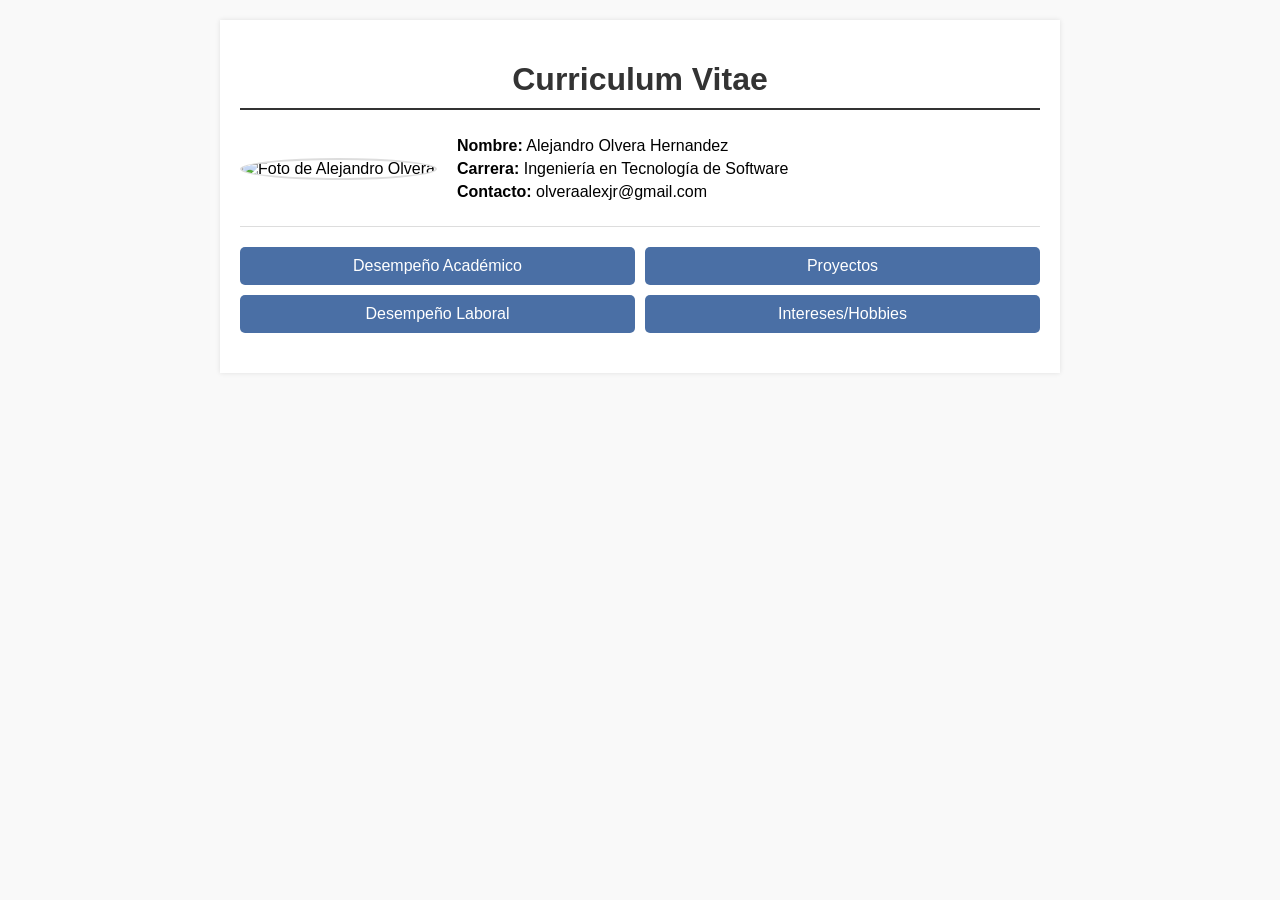
==== index.html @ 8fbea982 "Add files via upload" ====
<!DOCTYPE html>
<html lang="es">
<head>
    <meta charset="UTF-8">
    <meta name="viewport" content="width=device-width, initial-scale=1.0">
    <title>CV Alejandro Olvera</title>
    <link rel="stylesheet" href="estilos.css">
</head>
<body>
    <div class="contenedor">
        <h1>Curriculum Vitae</h1>
        
        <div class="encabezado">
            <div class="foto-perfil">
                <img src="foto.jpg" alt="Foto de Alejandro Olvera">
            </div>
            <div class="info-personal">
                <p><strong>Nombre:</strong> Alejandro Olvera Hernandez</p>
                <p><strong>Carrera:</strong> Ingeniería en Tecnología de Software</p>
                <p><strong>Contacto:</strong> olveraalexjr@gmail.com</p>
            </div>
        </div>

        <hr>

        <div class="botones">
            <a href="academico.html" class="boton">Desempeño Académico</a>
            <a href="proyectos.html" class="boton">Proyectos</a>
            <a href="laboral.html" class="boton">Desempeño Laboral</a>
            <a href="hobbies.html" class="boton">Intereses/Hobbies</a>
        </div>

    
    </div>

    <script>
        //alerta de bienvenida cuando se carga la página
        window.onload = function() {
            alert("¡Bienvenido a mi Curriculum Vitae!\n\nAquí encontrarás información sobre mi formación académica, experiencia laboral, proyectos personales y mis intereses.");
        };
    </script>
</body>
</html>
---- estilos.css ----
body {
    font-family: Arial, sans-serif;
    background-color: #f9f9f9;
    margin: 0;
    padding: 20px;
}

.contenedor {
    max-width: 800px;
    margin: 0 auto;
    background-color: white;
    padding: 20px;
    box-shadow: 0 0 5px rgba(0,0,0,0.1);
}

h1 {
    color: #333;
    text-align: center;
    border-bottom: 2px solid #333;
    padding-bottom: 10px;
}

.encabezado {
    display: flex;
    align-items: center;
    margin-bottom: 20px;
}

.foto-perfil img {
    width: 120px;
    height: 120px;
    border-radius: 50%;
    object-fit: cover;
    border: 2px solid #ddd;
    margin-right: 20px;
}

.info-personal p {
    margin: 5px 0;
}

hr {
    border: 0;
    height: 1px;
    background-color: #ddd;
    margin: 20px 0;
}

.botones {
    display: grid;
    grid-template-columns: 1fr 1fr;
    gap: 10px;
    margin-bottom: 20px;
}

.boton {
    padding: 10px;
    background-color: #4a6fa5;
    color: white;
    text-align: center;
    text-decoration: none;
    border-radius: 5px;
    transition: background-color 0.3s;
}

.boton:hover {
    background-color: #3a5a80;
}

.seccion-completa {
    padding: 20px;
}

.seccion-completa h2 {
    color: #333;
    border-bottom: 1px solid #eee;
    padding-bottom: 10px;
}

.boton-regresar {
    display: inline-block;
    padding: 10px 15px;
    background-color: #333;
    color: white;
    text-decoration: none;
    border-radius: 5px;
    margin-top: 20px;
}

.boton-regresar:hover {
    background-color: #555;
}

.fecha {
    text-align: right;
    color: #777;
    font-style: italic;
    margin-top: 20px;
}
        .galeria-academica {
            display: flex;
            flex-wrap: wrap;
            gap: 15px;
            margin: 20px 0;
        }
        .galeria-academica img {
            width: 200px;
            height: 150px;
            object-fit: cover;
            border-radius: 5px;
            border: 1px solid #ddd;
        }
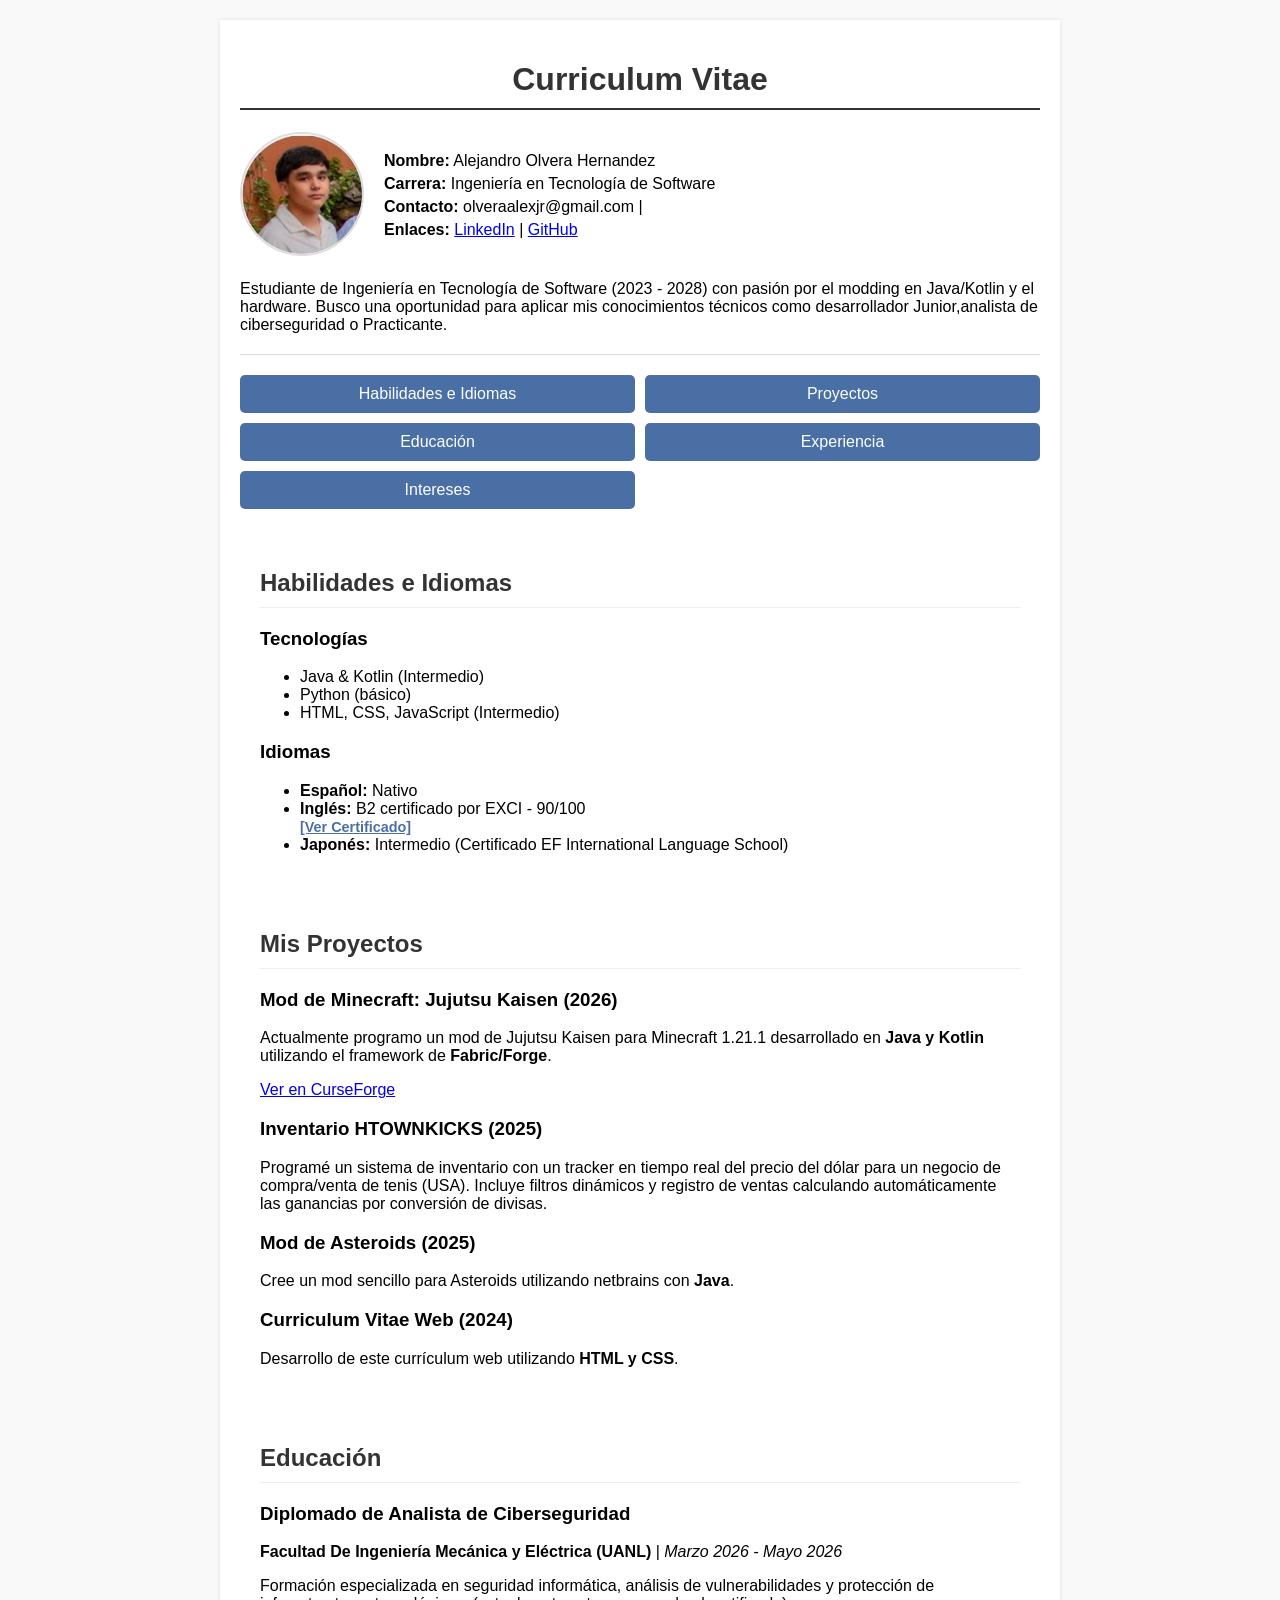
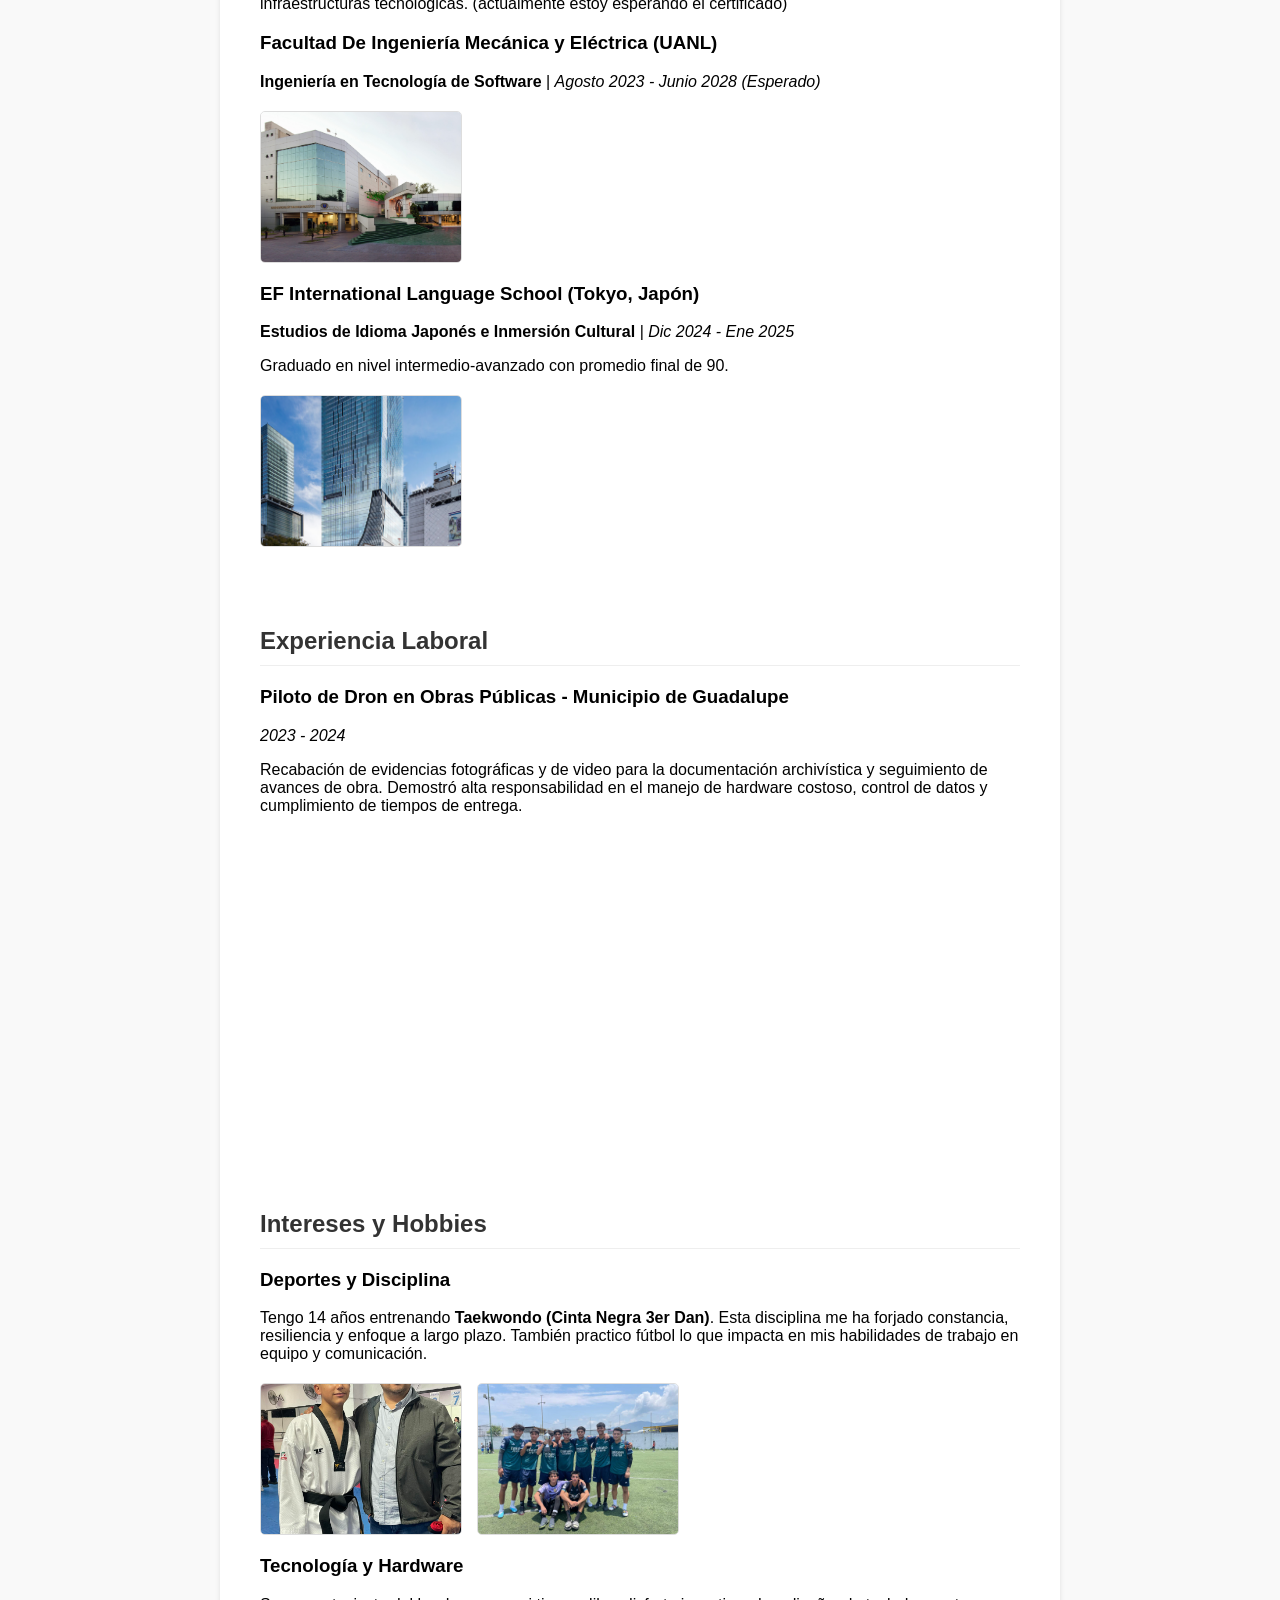
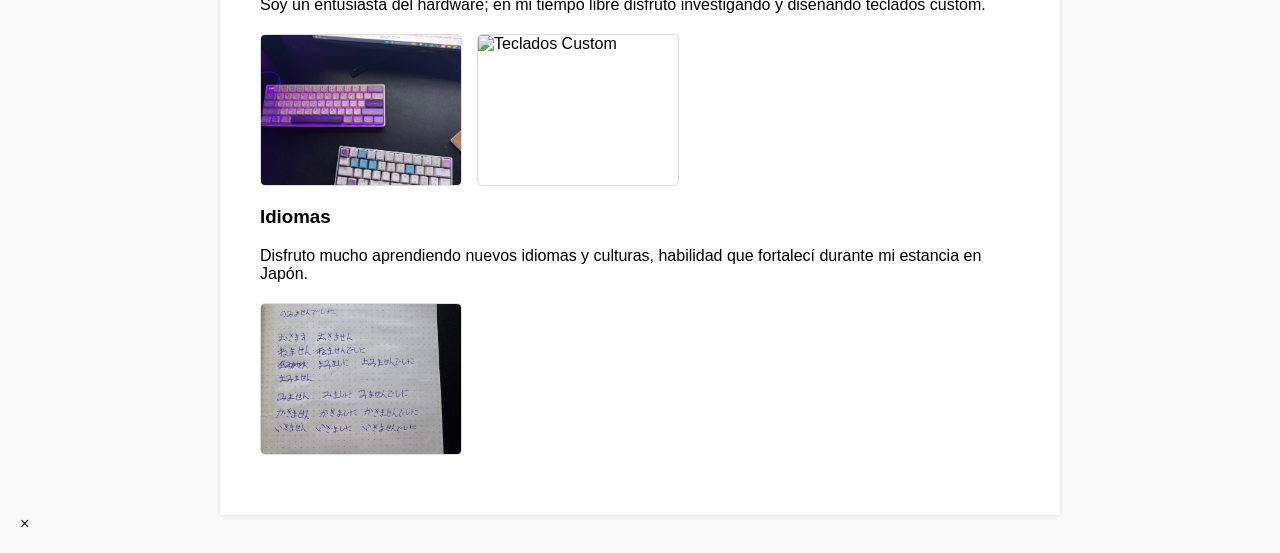
==== commit b57a1c4c: "Enhance CV layout with new sections and features Added sections for professional summary, skills, pr" ====
--- a/index.html
+++ b/index.html
@@ -7,37 +7,203 @@
     <link rel="stylesheet" href="estilos.css">
 </head>
 <body>
-    <div class="contenedor">
+    <div class="contenedor fade-in">
         <h1>Curriculum Vitae</h1>
         
         <div class="encabezado">
             <div class="foto-perfil">
-                <img src="foto.jpg" alt="Foto de Alejandro Olvera">
+                <img src="foto.jpg" alt="Foto de Alejandro" class="img-expandible">
             </div>
             <div class="info-personal">
                 <p><strong>Nombre:</strong> Alejandro Olvera Hernandez</p>
                 <p><strong>Carrera:</strong> Ingeniería en Tecnología de Software</p>
-                <p><strong>Contacto:</strong> olveraalexjr@gmail.com</p>
-            </div>
+                <p><strong>Contacto:</strong> olveraalexjr@gmail.com |</p>
+                <p><strong>Enlaces:</strong> <a href="https://www.linkedin.com/in/alex-olvera-ba346a3a6?utm_source=share_via&utm_content=profile&utm_medium=member_ios" target="_blank">LinkedIn</a> | <a href="https://github.com/olvera12" target="_blank">GitHub</a></p>
+            </div>
+        </div>
+
+        <div class="resumen-profesional">
+            <p>Estudiante de Ingeniería en Tecnología de Software (2023 - 2028) con pasión por el modding en Java/Kotlin y el hardware. Busco una oportunidad para aplicar mis conocimientos técnicos como desarrollador Junior,analista de ciberseguridad o Practicante.</p>
         </div>
 
         <hr>
 
         <div class="botones">
-            <a href="academico.html" class="boton">Desempeño Académico</a>
-            <a href="proyectos.html" class="boton">Proyectos</a>
-            <a href="laboral.html" class="boton">Desempeño Laboral</a>
-            <a href="hobbies.html" class="boton">Intereses/Hobbies</a>
-        </div>
-
-    
+            <a href="#habilidades" class="boton">Habilidades e Idiomas</a>
+            <a href="#proyectos" class="boton">Proyectos</a>
+            <a href="#academico" class="boton">Educación</a>
+            <a href="#laboral" class="boton">Experiencia</a>
+            <a href="#hobbies" class="boton">Intereses</a>
+        </div>
+
+        <div id="habilidades" class="seccion-completa seccion-oculta">
+            <h2>Habilidades e Idiomas</h2>
+            <div class="skills-grid">
+                <div class="skill-box">
+                    <h3>Tecnologías</h3>
+                    <ul>
+                        <li>Java & Kotlin (Intermedio)</li>
+                        <li>Python (básico)</li>
+                        <li>HTML, CSS, JavaScript (Intermedio)</li>
+                        
+                    </ul>
+                </div>
+                <div class="skill-box">
+                    <h3>Idiomas</h3>
+                    <ul>
+                        <li><strong>Español:</strong> Nativo</li>
+                        <li><strong>Inglés:</strong>  B2 certificado por EXCI - 90/100 <br> <a href="CERTIFICADO EXCI AOH.pdf" target="_blank" style="font-size: 0.9em; color: #4a6fa5;"><strong>[Ver Certificado]</strong></a></li>
+                        <li><strong>Japonés:</strong> Intermedio (Certificado EF International Language School)</li>
+                    </ul>
+                </div>
+            </div>
+        </div>
+
+        <div id="proyectos" class="seccion-completa seccion-oculta">
+            <h2>Mis Proyectos</h2>
+            
+            <div class="proyecto-item">
+                <h3>Mod de Minecraft: Jujutsu Kaisen (2026)</h3>
+                <p>Actualmente programo un mod de Jujutsu Kaisen para Minecraft 1.21.1 desarrollado en <strong>Java y Kotlin</strong> utilizando el framework de <strong>Fabric/Forge</strong>.</p>
+                <a href="https://www.curseforge.com/minecraft/mc-mods/olvera-no-maho" target="_blank" class="link-proyecto">Ver en CurseForge</a>
+            </div>
+
+            <div class="proyecto-item">
+                <h3>Inventario HTOWNKICKS (2025)</h3>
+                <p>Programé un sistema de inventario con un tracker en tiempo real del precio del dólar para un negocio de compra/venta de tenis (USA). Incluye filtros dinámicos y registro de ventas calculando automáticamente las ganancias por conversión de divisas.</p>
+            </div>
+            
+            <div class="proyecto-item">
+                <h3>Mod de Asteroids (2025)</h3>
+                <p>Cree un mod sencillo para Asteroids utilizando netbrains con <strong>Java</strong>.</p>
+            </div>
+             <div class="proyecto-item">
+                <h3>Curriculum Vitae Web (2024)</h3>
+                <p>Desarrollo de este currículum web utilizando <strong>HTML y CSS</strong>.</p>
+            </div>
+        </div>
+
+        <div id="academico" class="seccion-completa seccion-oculta">
+            <h2>Educación</h2>
+
+            <div class="edu-item">
+                <h3>Diplomado de Analista de Ciberseguridad</h3>
+                <p><strong>Facultad De Ingeniería Mecánica y Eléctrica (UANL)</strong> | <em>Marzo 2026 - Mayo 2026</em></p>
+                <p>Formación especializada en seguridad informática, análisis de vulnerabilidades y protección de infraestructuras tecnológicas. (actualmente estoy esperando el certificado)</p>
+            </div>
+            
+            <div class="edu-item">
+                <h3>Facultad De Ingeniería Mecánica y Eléctrica (UANL)</h3>
+                <p><strong>Ingeniería en Tecnología de Software</strong> | <em>Agosto 2023 - Junio 2028 (Esperado)</em></p>
+                <div class="galeria-academica">
+                    <img src="fime.jpg" alt="FIME" class="img-expandible">
+                </div>
+            </div>
+
+            <div class="edu-item">
+                <h3>EF International Language School (Tokyo, Japón)</h3>
+                <p><strong>Estudios de Idioma Japonés e Inmersión Cultural</strong> | <em>Dic 2024 - Ene 2025</em></p>
+                <p>Graduado en nivel intermedio-avanzado con promedio final de 90.</p>
+                <div class="galeria-academica">
+                    <img src="japon.jpg" alt="Tokyo" class="img-expandible">
+                </div>
+            </div>
+        </div>
+
+        <div id="laboral" class="seccion-completa seccion-oculta">
+            <h2>Experiencia Laboral</h2>
+            
+            <div class="job-item">
+                <h3>Piloto de Dron en Obras Públicas - Municipio de Guadalupe</h3>
+                <p><em>2023 - 2024</em></p>
+                <p>Recabación de evidencias fotográficas y de video para la documentación archivística y seguimiento de avances de obra. Demostró alta responsabilidad en el manejo de hardware costoso, control de datos y cumplimiento de tiempos de entrega.</p>
+                <div class="video-container">
+                    <iframe width="560" height="315" src="https://www.youtube.com/embed/HP_7OBI2qJ4" title="YouTube video player" frameborder="0" allow="accelerometer; autoplay; clipboard-write; encrypted-media; gyroscope; picture-in-picture; web-share" allowfullscreen></iframe>
+                </div>
+            </div>
+        </div>
+
+        <div id="hobbies" class="seccion-completa seccion-oculta">
+            <h2>Intereses y Hobbies</h2>
+            
+            <div class="hobby-item">
+                <h3>Deportes y Disciplina</h3>
+                <p>Tengo 14 años entrenando <strong>Taekwondo (Cinta Negra 3er Dan)</strong>. Esta disciplina me ha forjado constancia, resiliencia y enfoque a largo plazo. También practico fútbol lo que impacta en mis habilidades de trabajo en equipo y comunicación.</p>
+                <div class="galeria-academica">
+                    <img src="taekwondo.jpg" alt="Taekwondo" class="img-expandible">
+                    <img src="futbol.jpg" alt="Futbol" class="img-expandible">
+                </div>
+            </div>
+
+            <div class="hobby-item">
+                <h3>Tecnología y Hardware</h3>
+                <p>Soy un entusiasta del hardware; en mi tiempo libre disfruto investigando y diseñando teclados custom. </p>
+                <div class="galeria-academica">
+                    <img src="teclados.jpeg" alt="Teclados Custom" class="img-expandible"><img src="1.jpeg" alt="Teclados Custom" class="img-expandible">
+                </div>
+            </div>
+            
+            <div class="hobby-item">
+                <h3>Idiomas</h3>
+                <p>Disfruto mucho aprendiendo nuevos idiomas y culturas, habilidad que fortalecí durante mi estancia en Japón.</p>
+                <div class="galeria-academica">
+                    <img src="idiomas.jpeg" alt="Idiomas" class="img-expandible">
+                </div>
+            </div>
+        </div>
+
     </div>
 
+    <!-- Modal para imágenes expandibles -->
+    <div id="modal-imagen" class="modal">
+        <span class="cerrar-modal">&times;</span>
+        <img class="modal-contenido" id="img-ampliada">
+    </div>
+
     <script>
-        //alerta de bienvenida cuando se carga la página
+        // Alerta de bienvenida (Solo 1 vez por sesión)
         window.onload = function() {
-            alert("¡Bienvenido a mi Curriculum Vitae!\n\nAquí encontrarás información sobre mi formación académica, experiencia laboral, proyectos personales y mis intereses.");
+            if (!sessionStorage.getItem('bienvenido_visto')) {
+                alert("¡Bienvenido a mi Curriculum Vitae!\n\nAquí encontrarás información sobre mi formación académica, experiencia laboral, proyectos personales y mis intereses.");
+                sessionStorage.setItem('bienvenido_visto', 'true');
+            }
         };
+
+        // Dinamismo: Intersection Observer para animar las secciones al hacer scroll
+        const observer = new IntersectionObserver((entries) => {
+            entries.forEach(entry => {
+                if (entry.isIntersecting) {
+                    entry.target.classList.add('visible');
+                }
+            });
+        }, { threshold: 0.1 });
+
+        document.querySelectorAll('.seccion-oculta').forEach((el) => {
+            observer.observe(el);
+        });
+
+        // Lógica para expandir imágenes (Modal)
+        const modal = document.getElementById("modal-imagen");
+        const imgModal = document.getElementById("img-ampliada");
+        const imagenes = document.querySelectorAll(".img-expandible");
+        const spanCerrar = document.getElementsByClassName("cerrar-modal")[0];
+
+        imagenes.forEach(img => {
+            img.onclick = function(){
+                modal.style.display = "flex";
+                imgModal.src = this.src;
+            }
+        });
+
+        spanCerrar.onclick = function() {
+            modal.style.display = "none";
+        }
+
+        modal.onclick = function(e) {
+            if (e.target !== imgModal) {
+                modal.style.display = "none";
+            }
+        }
     </script>
 </body>
-</html>+</html>
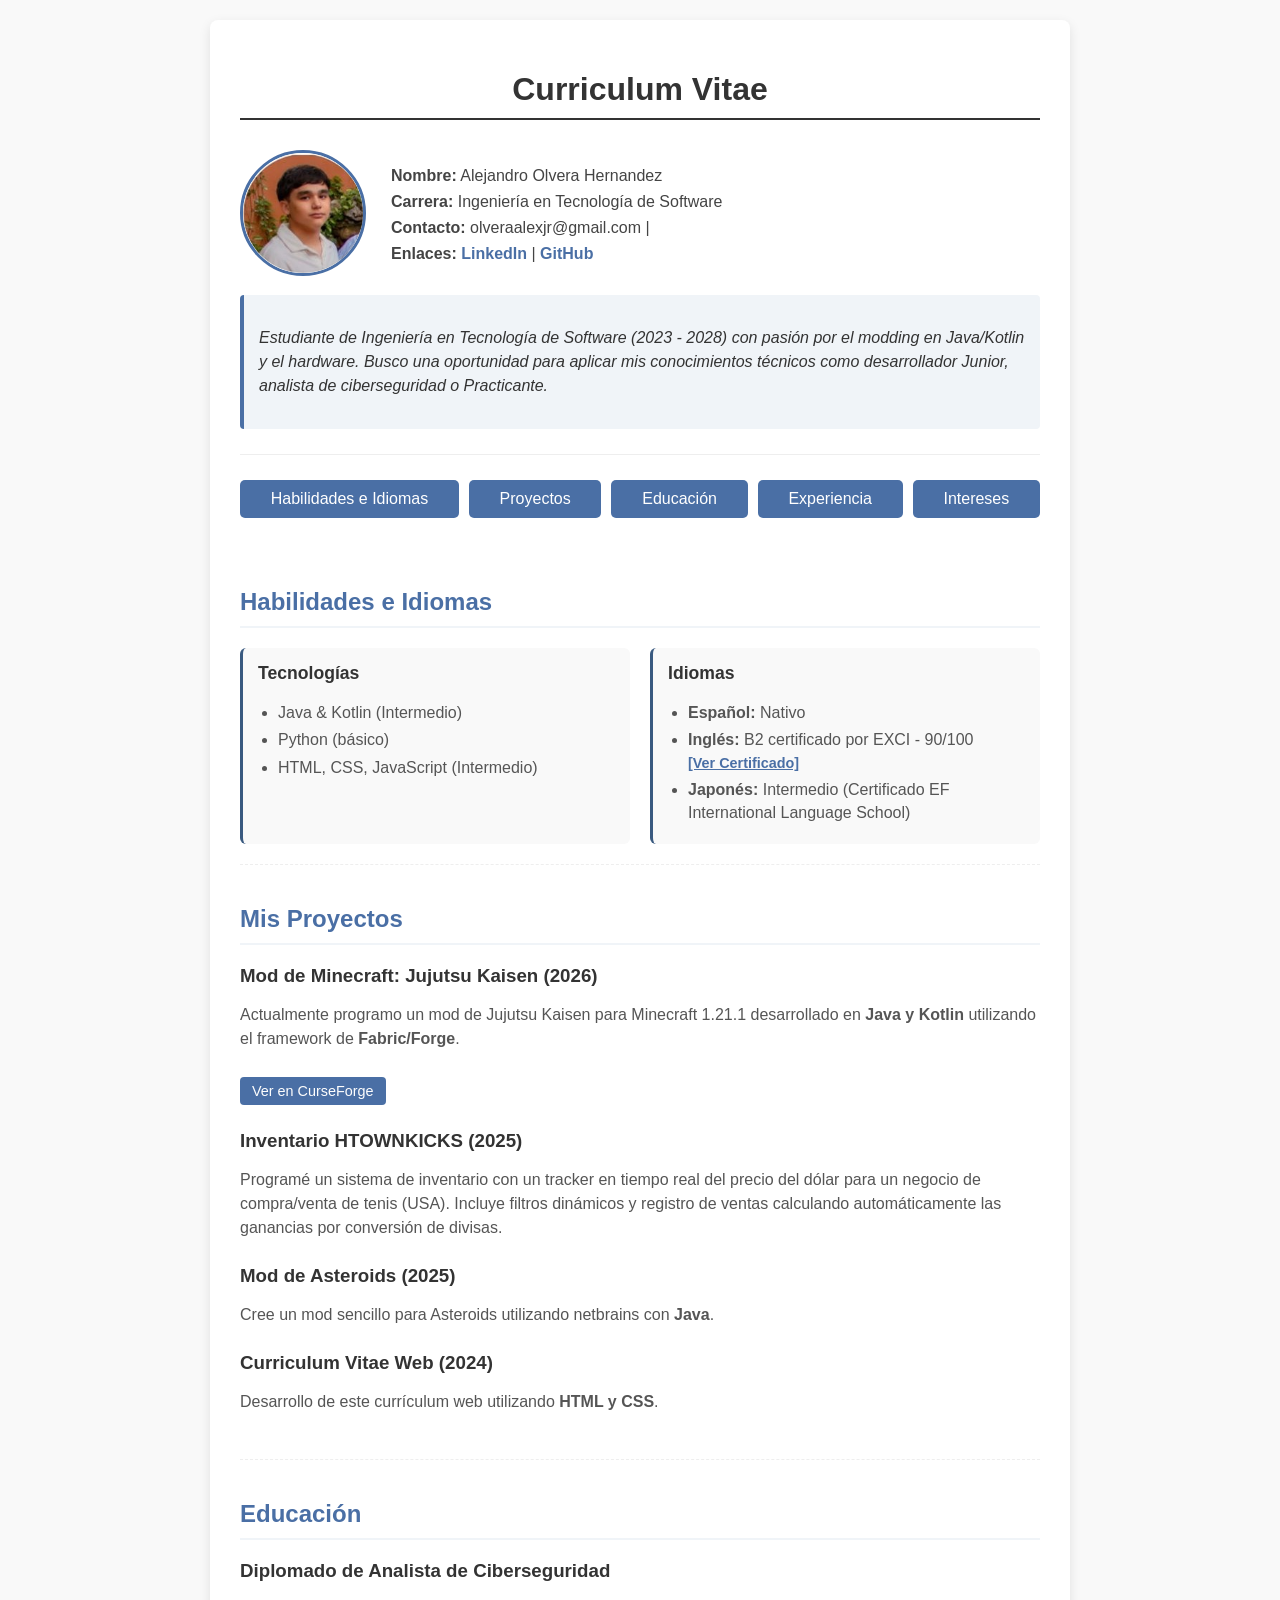
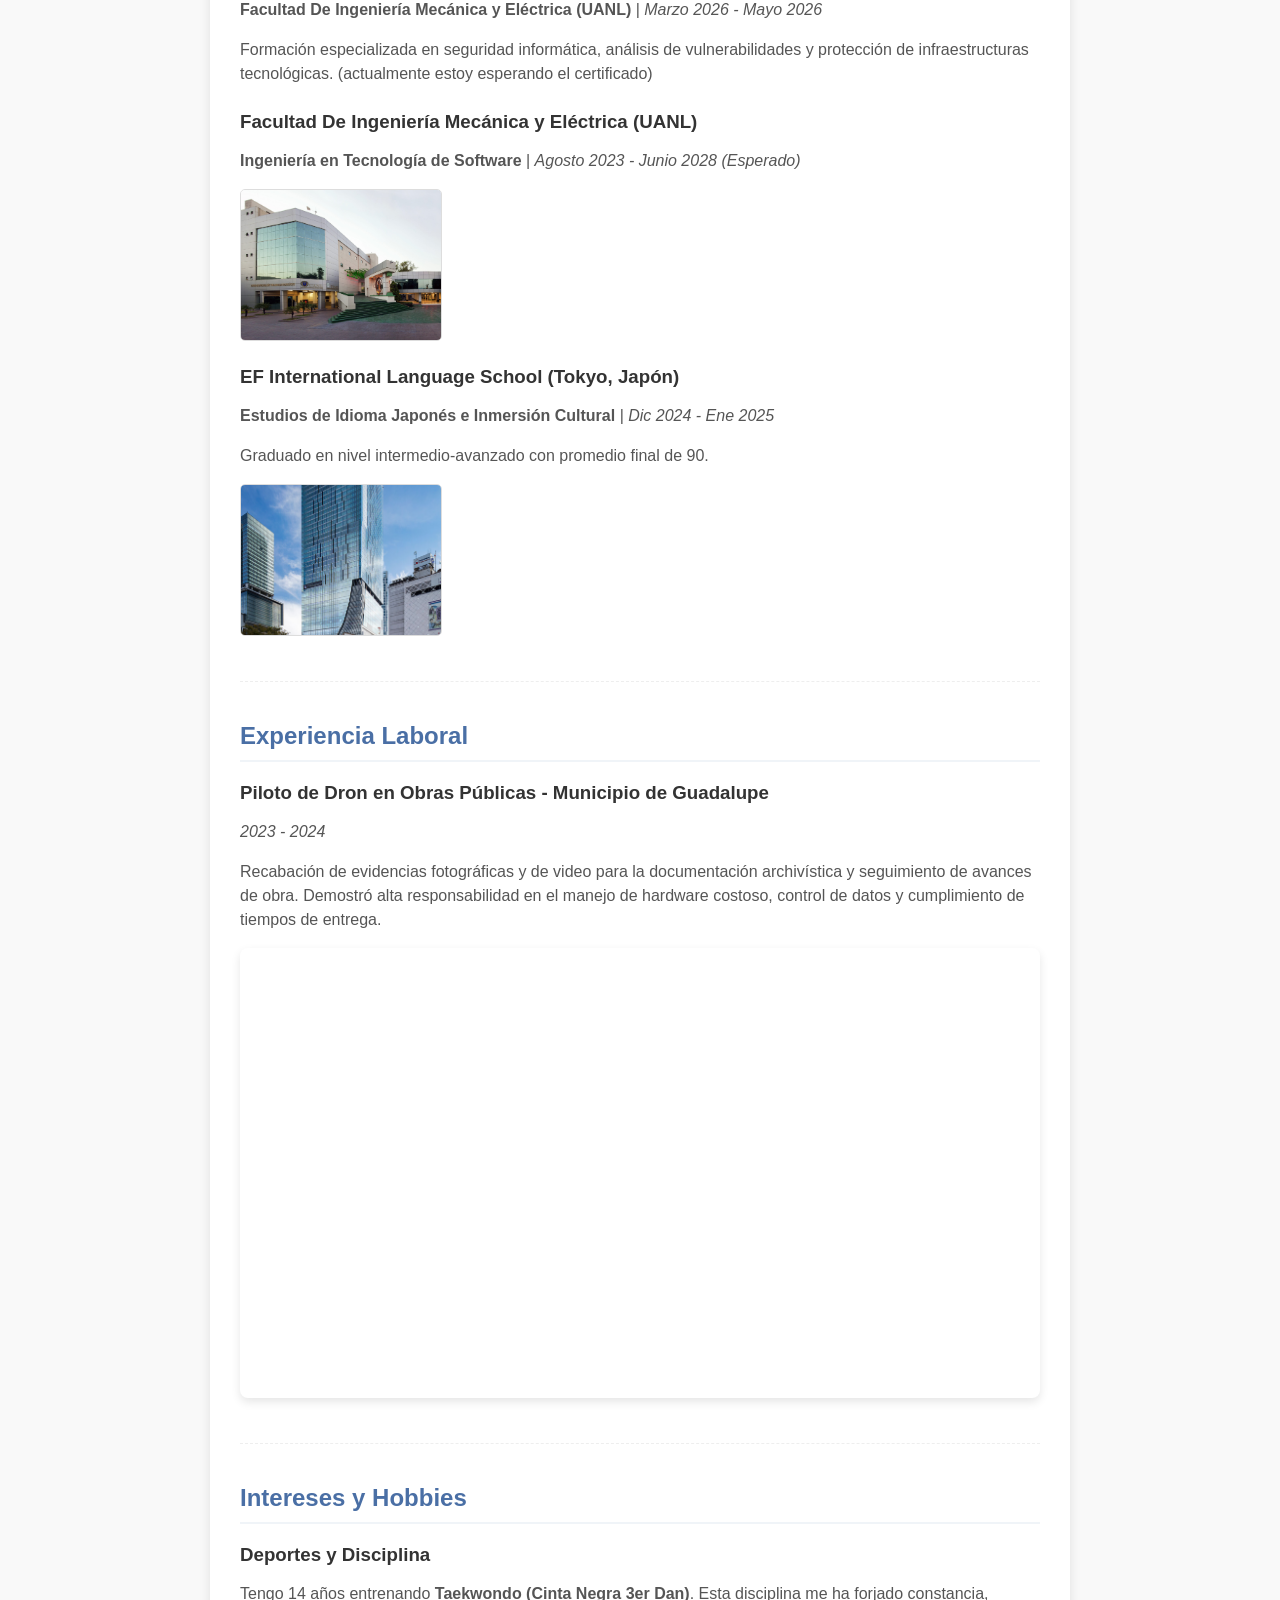
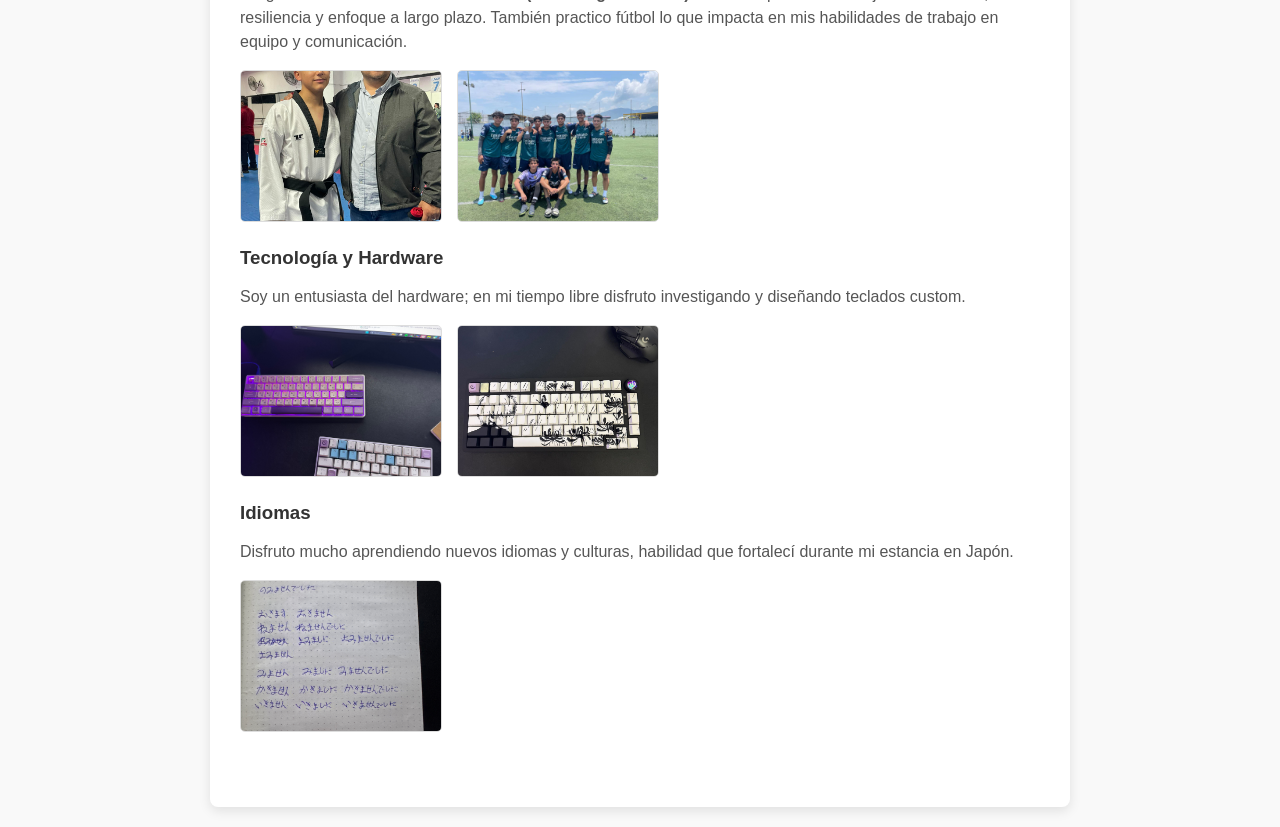
==== commit 6574ec96: "Fix Added a space after 'Junior,' for improved readability." ====
--- a/index.html
+++ b/index.html
@@ -23,7 +23,7 @@
         </div>
 
         <div class="resumen-profesional">
-            <p>Estudiante de Ingeniería en Tecnología de Software (2023 - 2028) con pasión por el modding en Java/Kotlin y el hardware. Busco una oportunidad para aplicar mis conocimientos técnicos como desarrollador Junior,analista de ciberseguridad o Practicante.</p>
+            <p>Estudiante de Ingeniería en Tecnología de Software (2023 - 2028) con pasión por el modding en Java/Kotlin y el hardware. Busco una oportunidad para aplicar mis conocimientos técnicos como desarrollador Junior, analista de ciberseguridad o Practicante.</p>
         </div>
 
         <hr>
--- a/estilos.css
+++ b/estilos.css
@@ -1,3 +1,7 @@
+html {
+    scroll-behavior: smooth;
+}
+
 body {
     font-family: Arial, sans-serif;
     background-color: #f9f9f9;
@@ -5,12 +9,34 @@
     padding: 20px;
 }
 
+/* Animaciones y dinamismo */
+.fade-in {
+    animation: fadeIn 0.8s ease-in;
+}
+
+@keyframes fadeIn {
+    from { opacity: 0; transform: translateY(-10px); }
+    to { opacity: 1; transform: translateY(0); }
+}
+
+.seccion-oculta {
+    opacity: 0;
+    transform: translateY(20px);
+    transition: opacity 0.6s ease-out, transform 0.6s ease-out;
+}
+
+.seccion-oculta.visible {
+    opacity: 1;
+    transform: translateY(0);
+}
+
 .contenedor {
     max-width: 800px;
     margin: 0 auto;
     background-color: white;
-    padding: 20px;
-    box-shadow: 0 0 5px rgba(0,0,0,0.1);
+    padding: 30px;
+    box-shadow: 0 4px 12px rgba(0,0,0,0.1);
+    border-radius: 8px;
 }
 
 h1 {
@@ -18,12 +44,13 @@
     text-align: center;
     border-bottom: 2px solid #333;
     padding-bottom: 10px;
+    margin-bottom: 30px;
 }
 
 .encabezado {
     display: flex;
     align-items: center;
-    margin-bottom: 20px;
+    margin-bottom: 15px;
 }
 
 .foto-perfil img {
@@ -31,82 +58,245 @@
     height: 120px;
     border-radius: 50%;
     object-fit: cover;
-    border: 2px solid #ddd;
-    margin-right: 20px;
+    border: 3px solid #4a6fa5;
+    margin-right: 25px;
+    transition: transform 0.3s;
+}
+
+.foto-perfil img:hover {
+    transform: scale(1.05);
 }
 
 .info-personal p {
-    margin: 5px 0;
+    margin: 8px 0;
+    color: #444;
+}
+
+.info-personal a {
+    color: #4a6fa5;
+    text-decoration: none;
+    font-weight: bold;
+}
+
+.info-personal a:hover {
+    text-decoration: underline;
+}
+
+.resumen-profesional {
+    background-color: #f0f4f8;
+    padding: 15px;
+    border-left: 4px solid #4a6fa5;
+    border-radius: 4px;
+    margin-bottom: 25px;
+    font-style: italic;
+    color: #333;
+    line-height: 1.5;
 }
 
 hr {
     border: 0;
     height: 1px;
-    background-color: #ddd;
-    margin: 20px 0;
+    background-color: #eee;
+    margin: 25px 0;
 }
 
 .botones {
-    display: grid;
-    grid-template-columns: 1fr 1fr;
+    display: flex;
+    flex-wrap: wrap;
     gap: 10px;
-    margin-bottom: 20px;
+    justify-content: center;
+    margin-bottom: 30px;
 }
 
 .boton {
-    padding: 10px;
+    padding: 10px 20px;
     background-color: #4a6fa5;
     color: white;
     text-align: center;
     text-decoration: none;
     border-radius: 5px;
-    transition: background-color 0.3s;
+    transition: background-color 0.3s, transform 0.2s;
+    flex-grow: 1;
 }
 
 .boton:hover {
     background-color: #3a5a80;
+    transform: translateY(-2px);
+    box-shadow: 0 4px 8px rgba(0,0,0,0.1);
 }
 
 .seccion-completa {
-    padding: 20px;
+    padding: 20px 0;
+    border-bottom: 1px dashed #eee;
+}
+
+.seccion-completa:last-child {
+    border-bottom: none;
 }
 
 .seccion-completa h2 {
+    color: #4a6fa5;
+    border-bottom: 2px solid #f0f4f8;
+    padding-bottom: 10px;
+    margin-bottom: 20px;
+}
+
+.skills-grid {
+    display: grid;
+    grid-template-columns: 1fr 1fr;
+    gap: 20px;
+}
+
+.skill-box {
+    background: #f9f9f9;
+    padding: 15px;
+    border-radius: 6px;
+    border-left: 3px solid #3a5a80;
+}
+
+.skill-box h3 {
+    margin-top: 0;
     color: #333;
-    border-bottom: 1px solid #eee;
-    padding-bottom: 10px;
-}
-
-.boton-regresar {
+    font-size: 1.1em;
+}
+
+.skill-box ul {
+    margin: 0;
+    padding-left: 20px;
+    color: #555;
+    line-height: 1.4;
+}
+
+.skill-box li {
+    margin-bottom: 5px;
+}
+
+.proyecto-item, .edu-item, .job-item, .hobby-item {
+    margin-bottom: 25px;
+}
+
+.proyecto-item h3, .edu-item h3, .job-item h3, .hobby-item h3 {
+    color: #333;
+    margin-bottom: 5px;
+}
+
+.proyecto-item p, .edu-item p, .job-item p, .hobby-item p {
+    color: #555;
+    line-height: 1.5;
+}
+
+.link-proyecto {
     display: inline-block;
-    padding: 10px 15px;
-    background-color: #333;
-    color: white;
+    margin-top: 10px;
+    padding: 6px 12px;
+    background-color: #4a6fa5;
+    color: #fdfdfd;
     text-decoration: none;
+    border-radius: 4px;
+    font-size: 0.9em;
+    transition: background-color 0.2s;
+}
+
+.link-proyecto:hover {
+    background-color: #ddd;
+}
+
+.galeria-academica {
+    display: flex;
+    flex-wrap: wrap;
+    gap: 15px;
+    margin: 15px 0;
+}
+
+.galeria-academica img {
+    width: 200px;
+    height: 150px;
+    object-fit: cover;
     border-radius: 5px;
-    margin-top: 20px;
-}
-
-.boton-regresar:hover {
-    background-color: #555;
-}
-
-.fecha {
-    text-align: right;
-    color: #777;
-    font-style: italic;
-    margin-top: 20px;
-}
-        .galeria-academica {
-            display: flex;
-            flex-wrap: wrap;
-            gap: 15px;
-            margin: 20px 0;
-        }
-        .galeria-academica img {
-            width: 200px;
-            height: 150px;
-            object-fit: cover;
-            border-radius: 5px;
-            border: 1px solid #ddd;
-        }+    border: 1px solid #ddd;
+    transition: transform 0.3s;
+}
+
+.galeria-academica img:hover {
+    transform: scale(1.03);
+    box-shadow: 0 4px 10px rgba(0,0,0,0.15);
+}
+
+/* Modal y expandir imágenes */
+.img-expandible {
+    cursor: pointer;
+}
+
+.modal {
+    display: none;
+    position: fixed;
+    z-index: 9999;
+    left: 0;
+    top: 0;
+    width: 100%;
+    height: 100%;
+    background-color: rgba(0,0,0,0.85);
+    align-items: center;
+    justify-content: center;
+}
+
+.modal-contenido {
+    max-width: 90%;
+    max-height: 90%;
+    border-radius: 8px;
+    box-shadow: 0 5px 25px rgba(0,0,0,0.5);
+    animation: zoomIn 0.3s ease;
+}
+
+@keyframes zoomIn {
+    from {transform: scale(0.8); opacity: 0;}
+    to {transform: scale(1); opacity: 1;}
+}
+
+.cerrar-modal {
+    position: absolute;
+    top: 20px;
+    right: 40px;
+    color: #f1f1f1;
+    font-size: 50px;
+    font-weight: bold;
+    cursor: pointer;
+    transition: 0.3s;
+}
+
+.cerrar-modal:hover {
+    color: #bbb;
+}
+
+/* Contenedor responsivo para YouTube */
+.video-container {
+    position: relative;
+    padding-bottom: 56.25%; /* Relación 16:9 */
+    height: 0;
+    overflow: hidden;
+    max-width: 100%;
+    border-radius: 8px;
+    margin-top: 15px;
+    box-shadow: 0 4px 10px rgba(0,0,0,0.1);
+}
+
+.video-container iframe {
+    position: absolute;
+    top: 0;
+    left: 0;
+    width: 100%;
+    height: 100%;
+}
+
+@media (max-width: 600px) {
+    .skills-grid {
+        grid-template-columns: 1fr;
+    }
+    .botones {
+        flex-direction: column;
+    }
+    .foto-perfil img {
+        width: 90px;
+        height: 90px;
+    }
+}
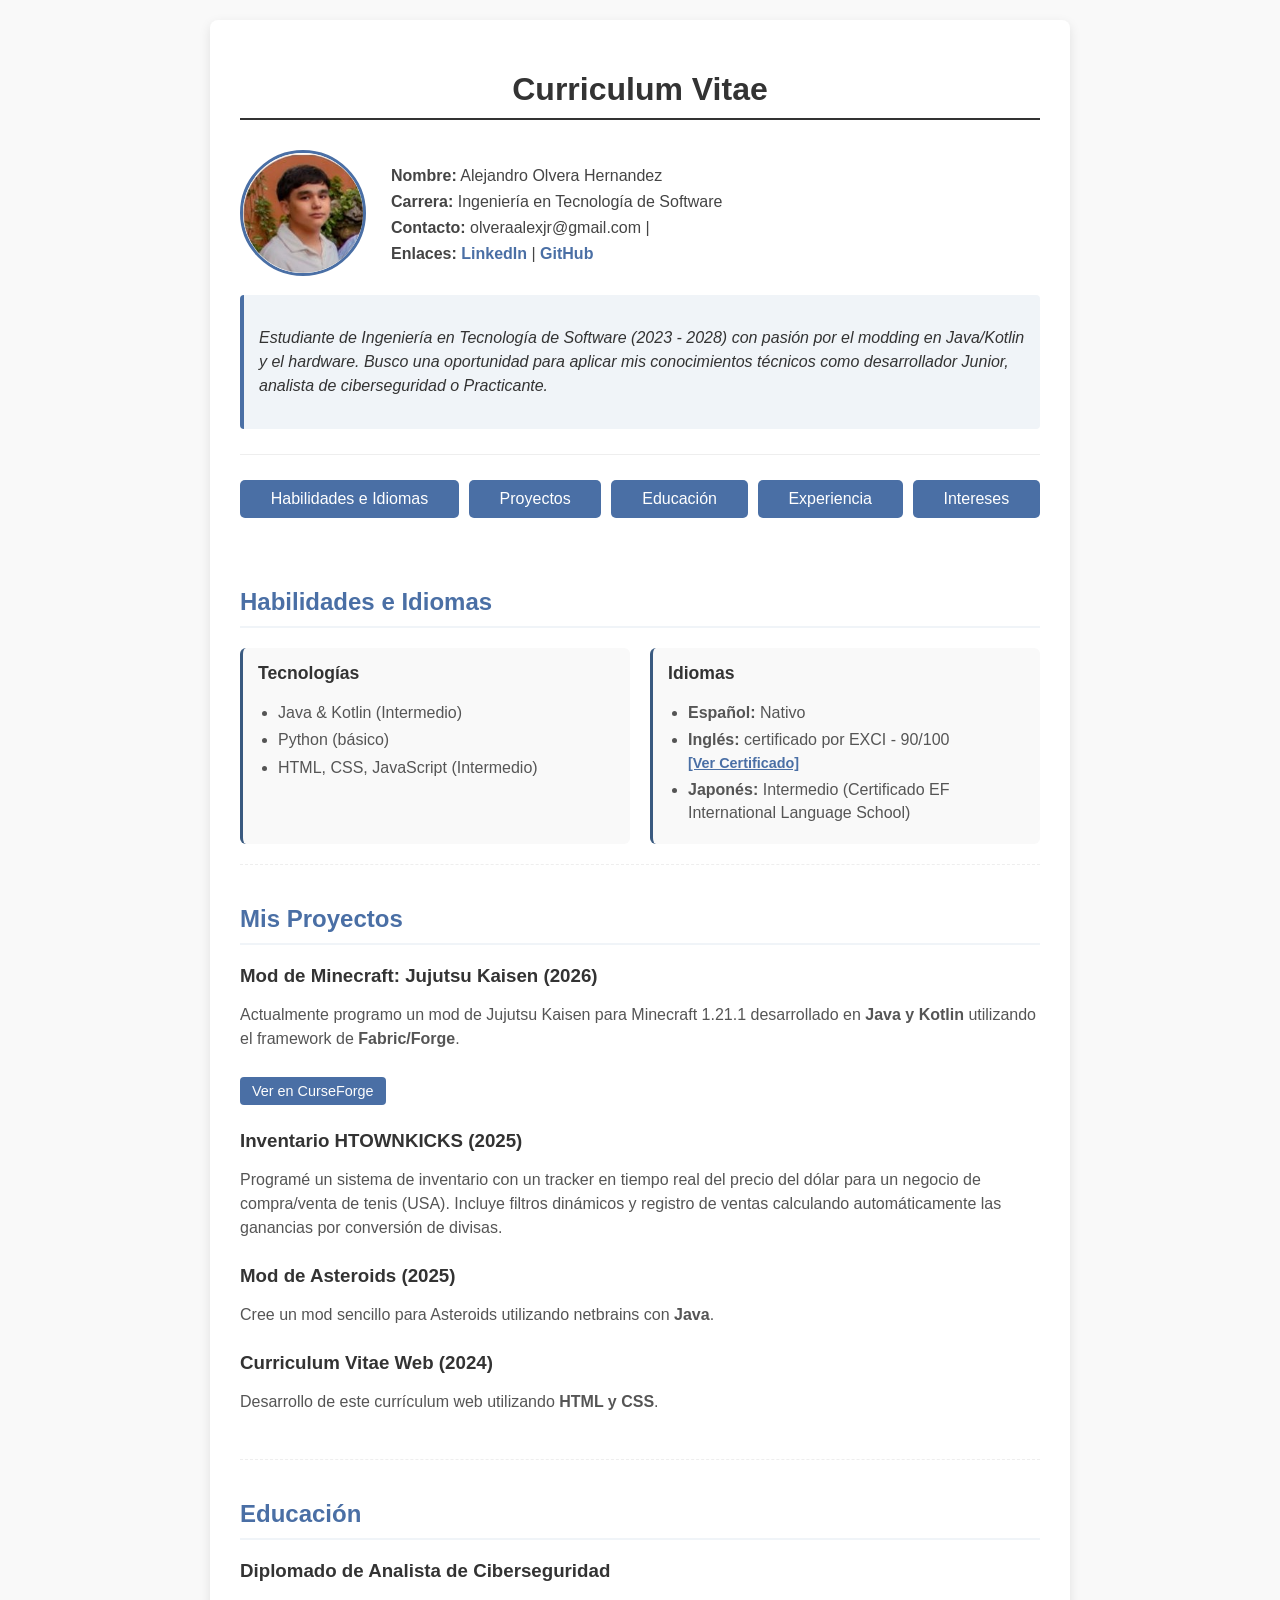
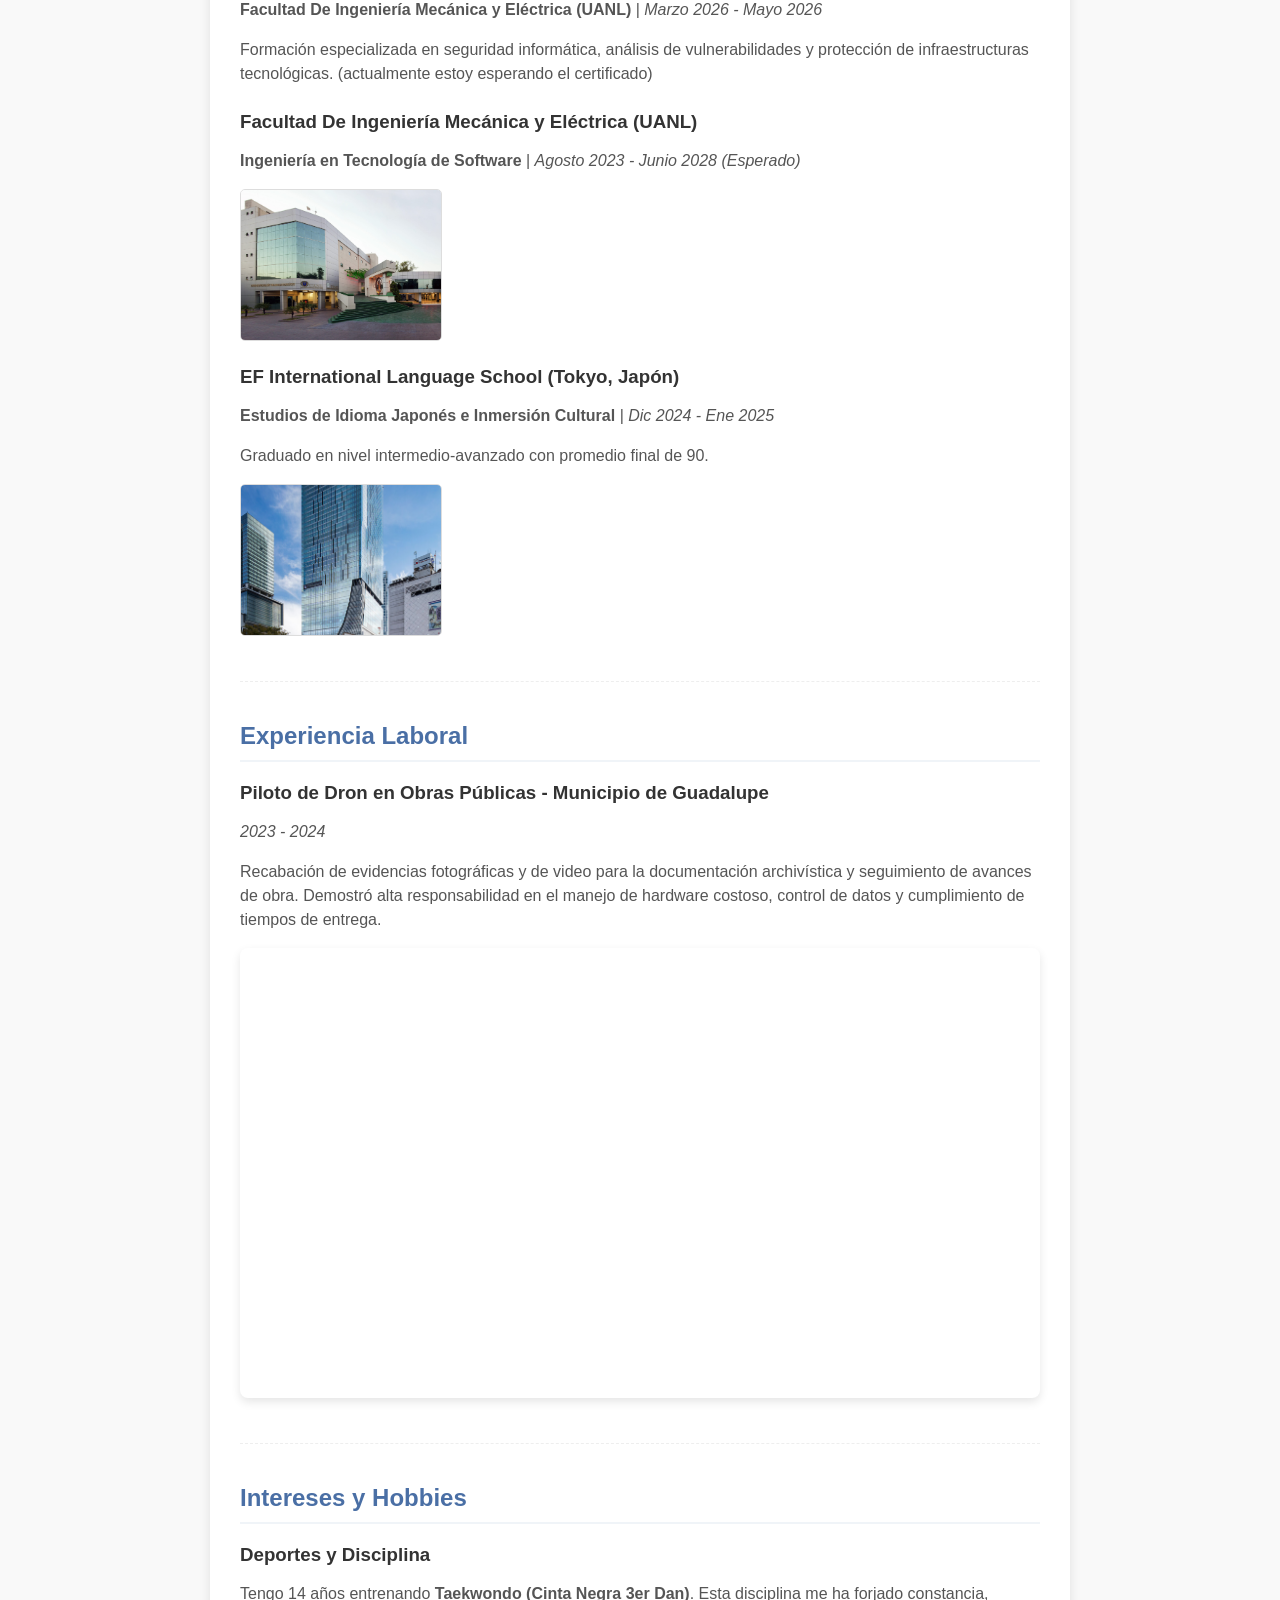
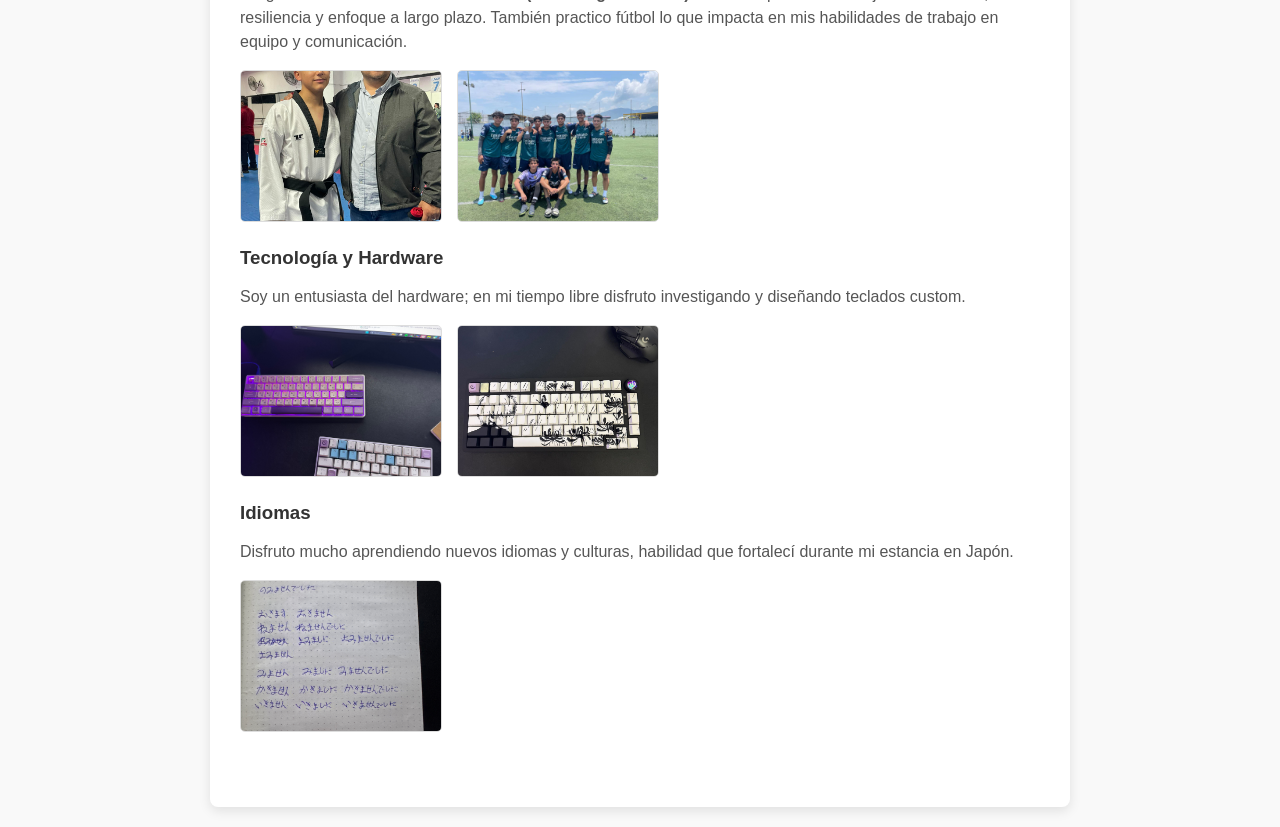
==== commit 7faf7fb2: "Update index.html" ====
--- a/index.html
+++ b/index.html
@@ -52,7 +52,7 @@
                     <h3>Idiomas</h3>
                     <ul>
                         <li><strong>Español:</strong> Nativo</li>
-                        <li><strong>Inglés:</strong>  B2 certificado por EXCI - 90/100 <br> <a href="CERTIFICADO EXCI AOH.pdf" target="_blank" style="font-size: 0.9em; color: #4a6fa5;"><strong>[Ver Certificado]</strong></a></li>
+                        <li><strong>Inglés:</strong>  certificado por EXCI - 90/100 <br> <a href="CERTIFICADO EXCI AOH.pdf" target="_blank" style="font-size: 0.9em; color: #4a6fa5;"><strong>[Ver Certificado]</strong></a></li>
                         <li><strong>Japonés:</strong> Intermedio (Certificado EF International Language School)</li>
                     </ul>
                 </div>
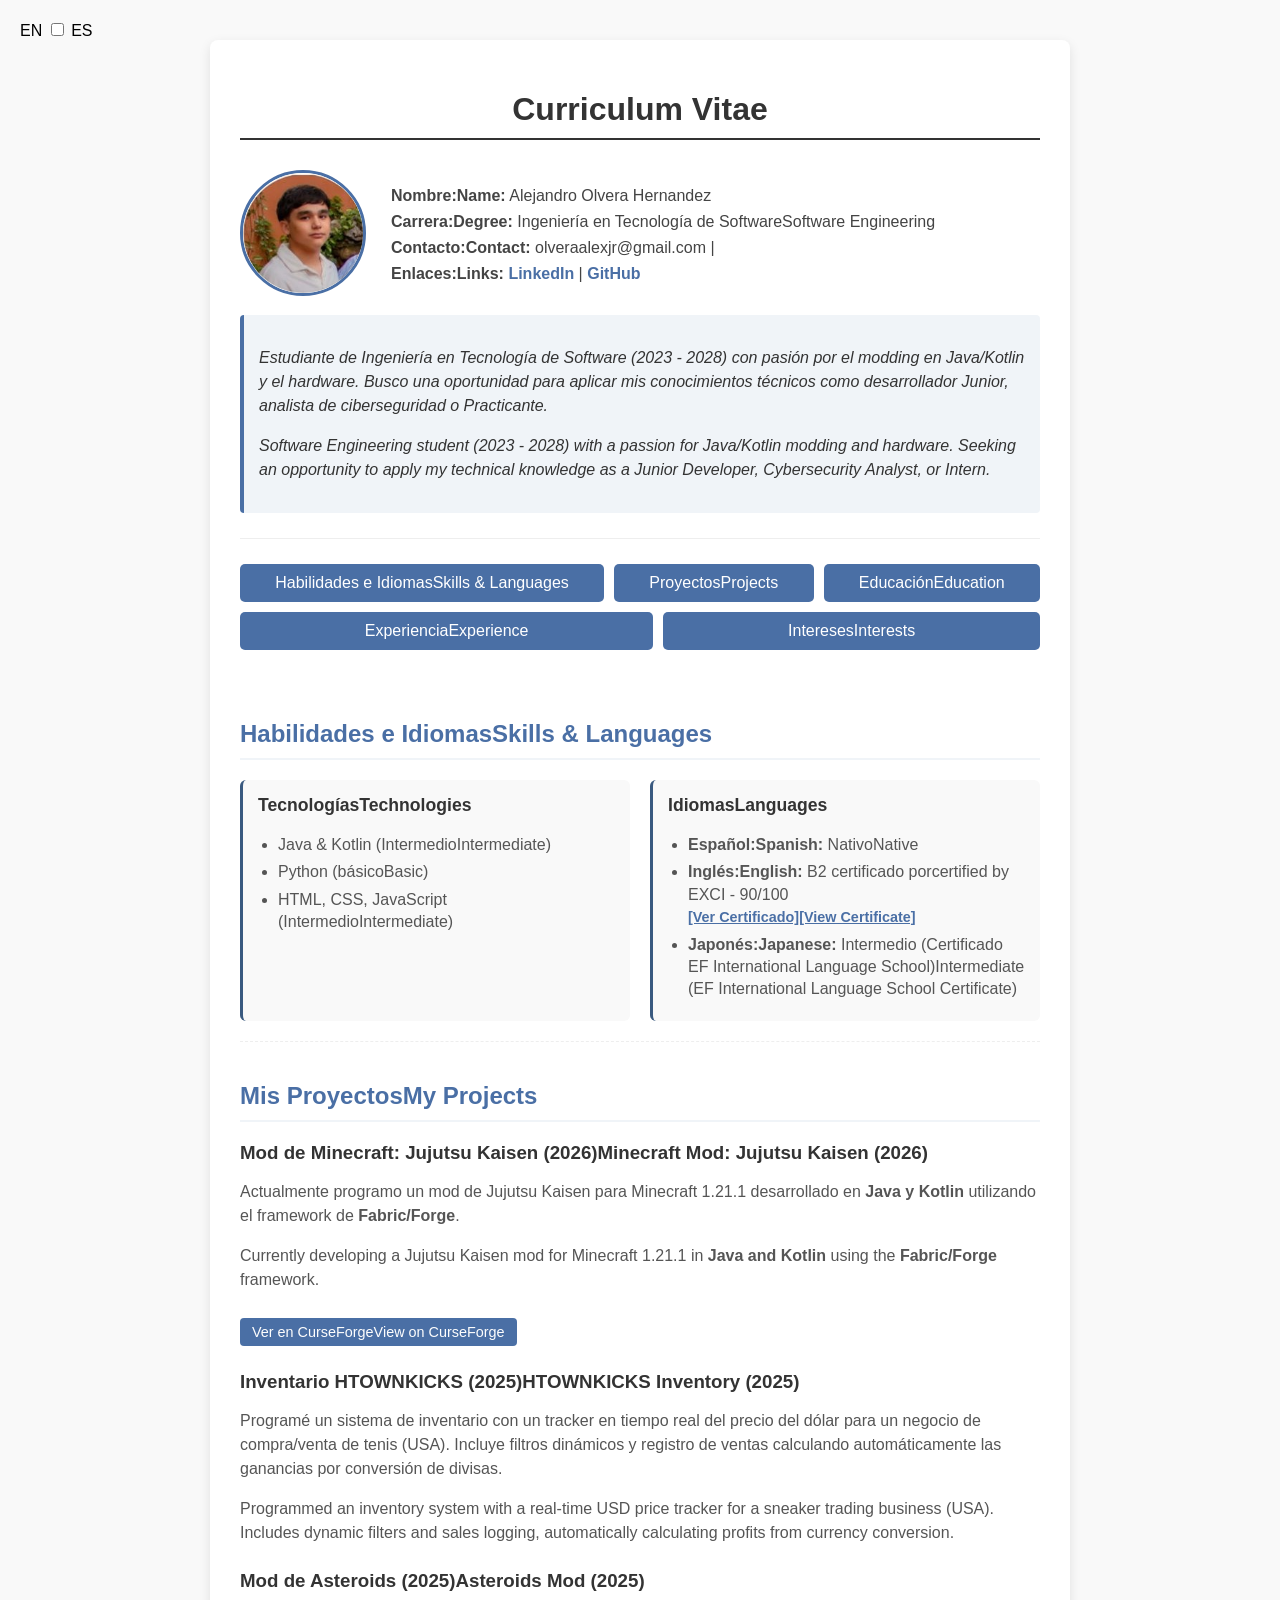
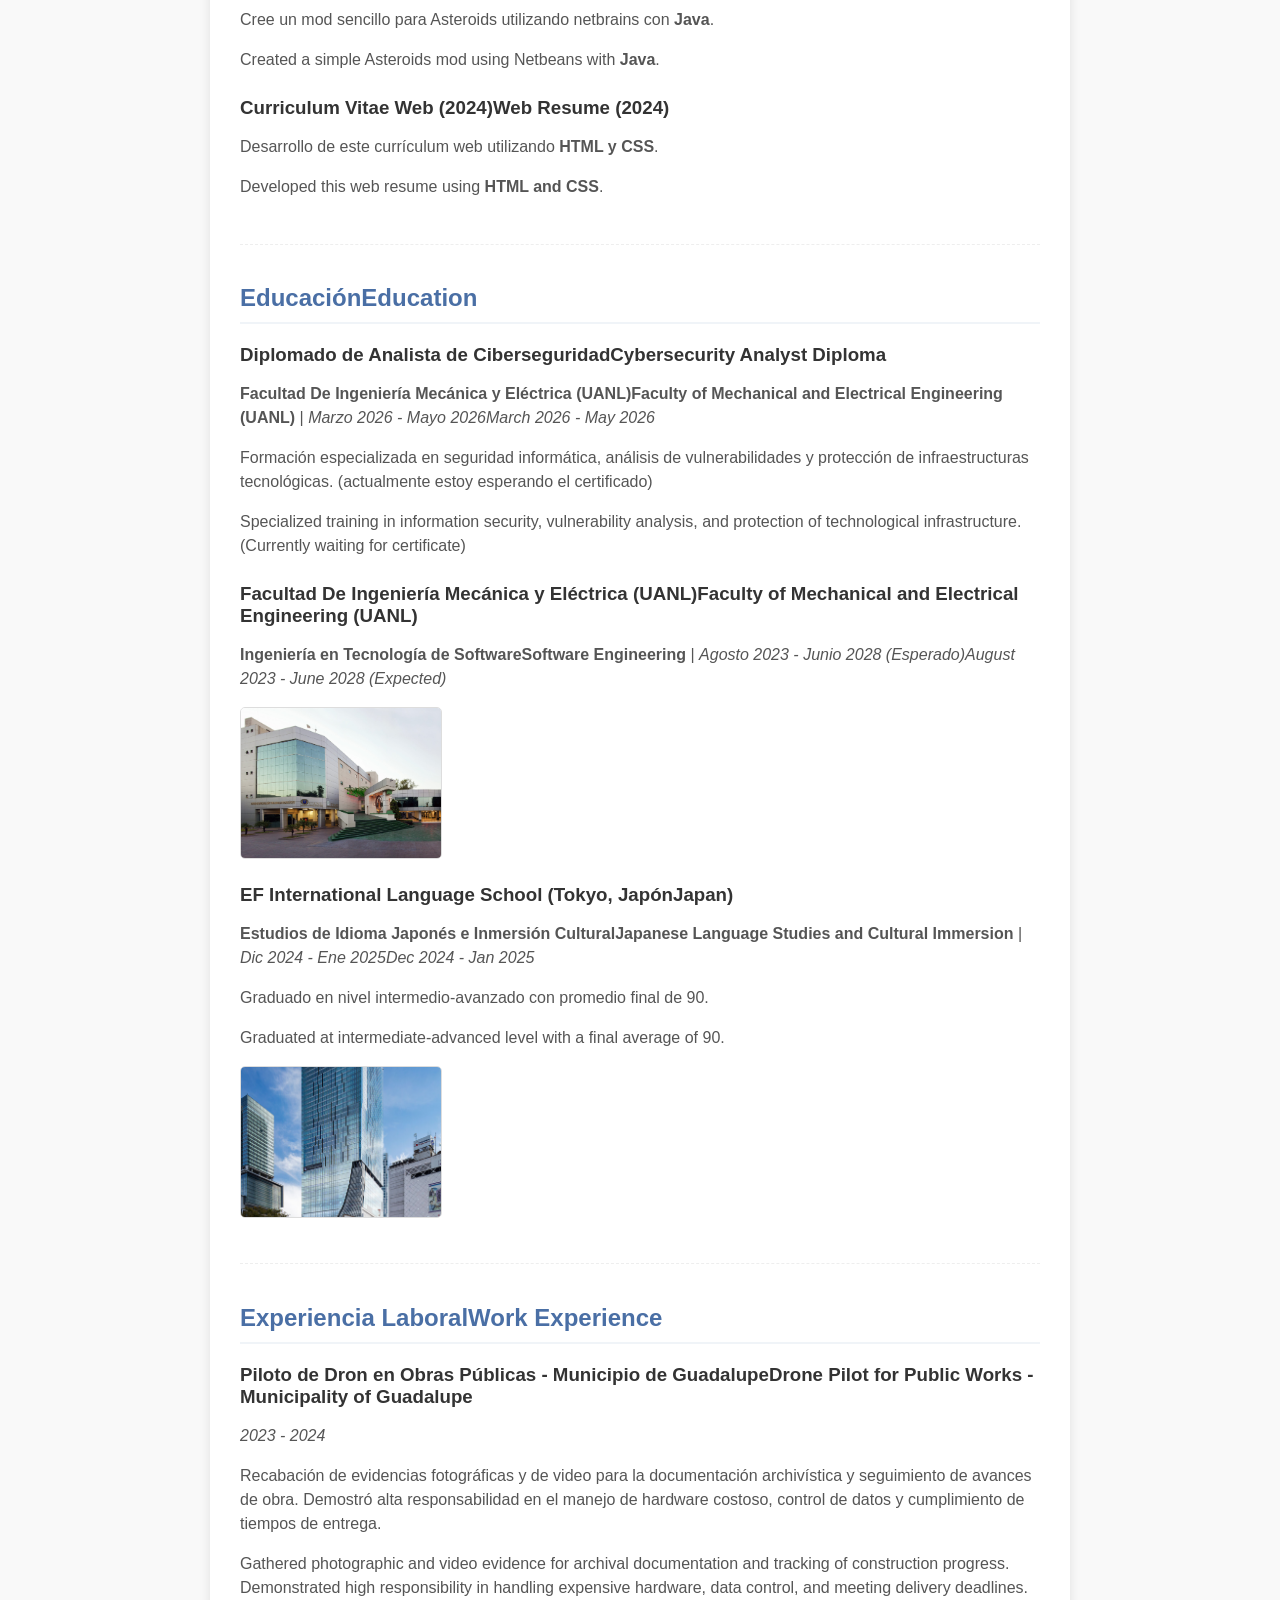
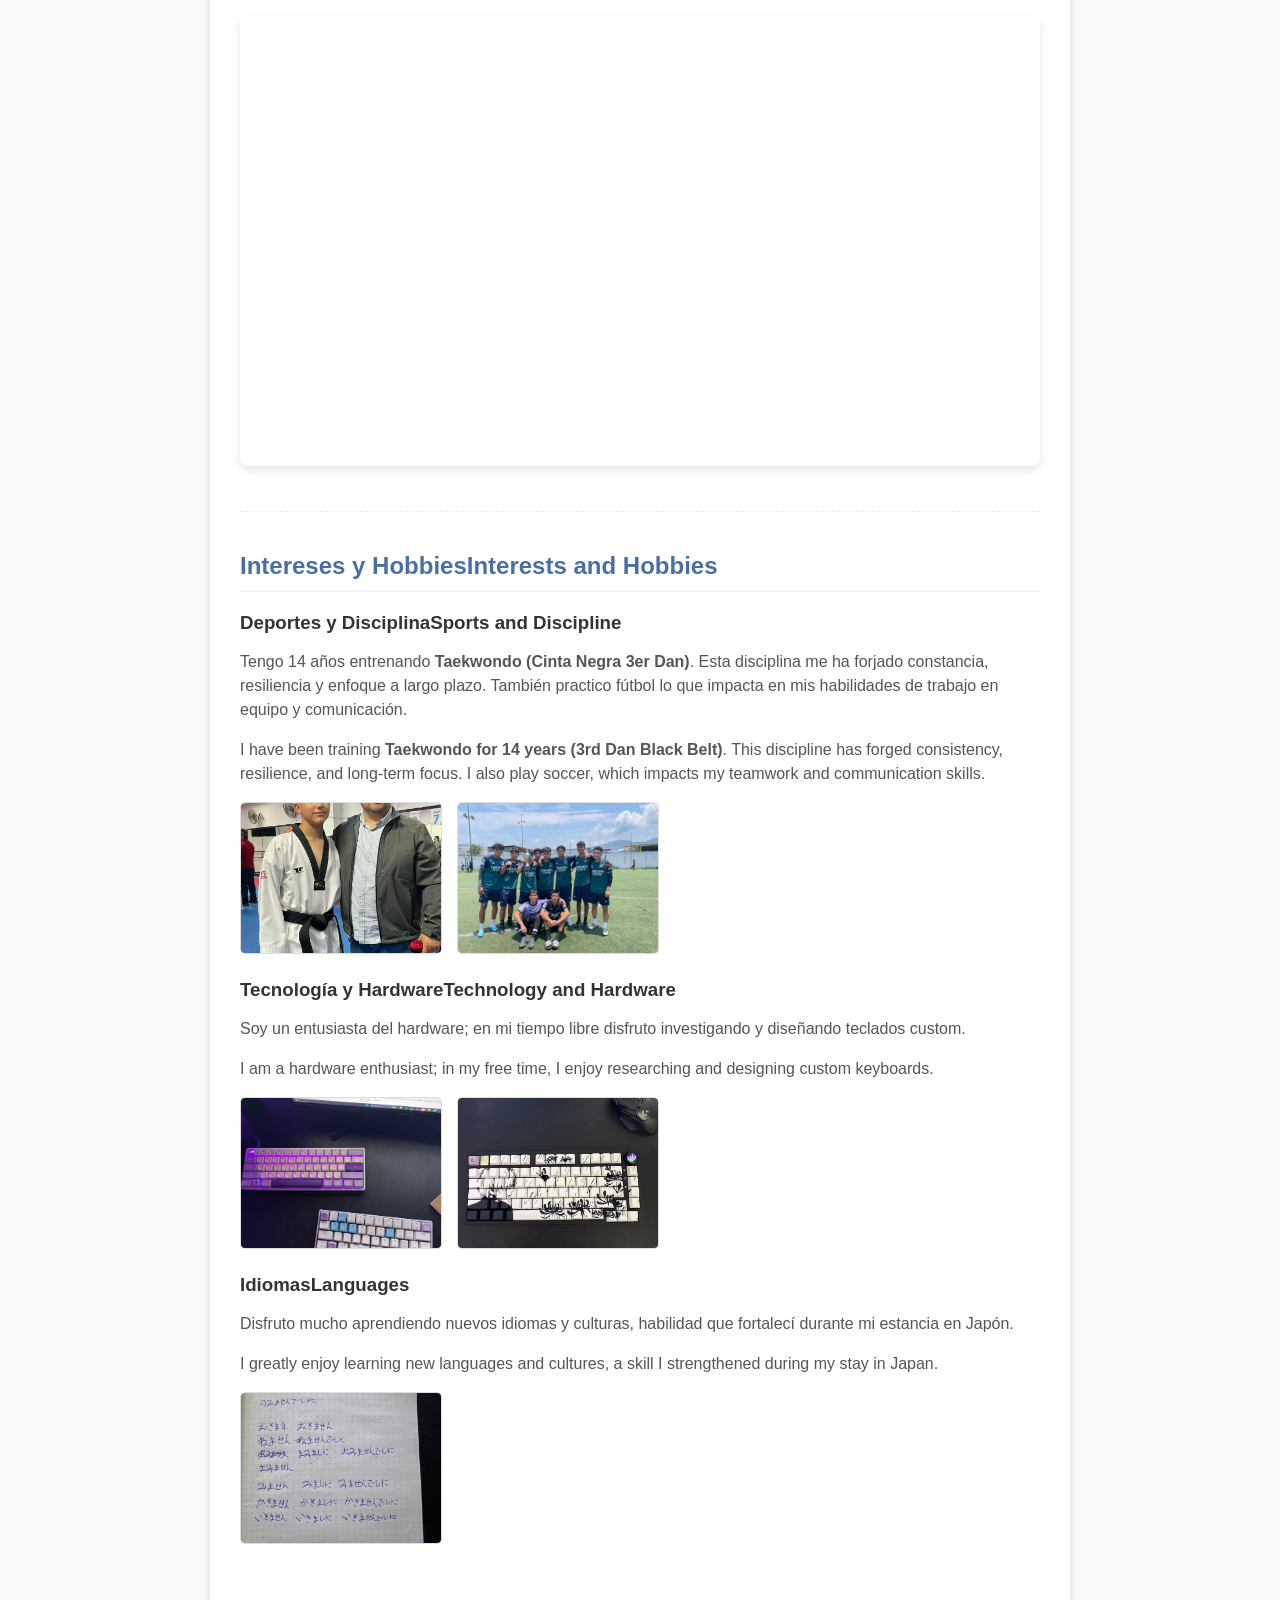
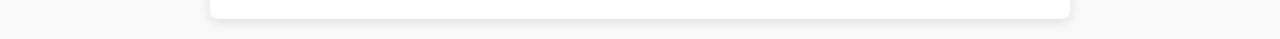
==== commit 12f07139: "Update index.html for bilingual support and styling" ====
--- a/index.html
+++ b/index.html
@@ -1,12 +1,22 @@
 <!DOCTYPE html>
-<html lang="es">
+<html lang="en">
 <head>
     <meta charset="UTF-8">
     <meta name="viewport" content="width=device-width, initial-scale=1.0">
     <title>CV Alejandro Olvera</title>
     <link rel="stylesheet" href="estilos.css">
 </head>
-<body>
+<body class="lang-en">
+    <!-- Language Toggle -->
+    <div class="lang-toggle-container fade-in">
+        <span class="lang-toggle-text en" onclick="document.getElementById('lang-checkbox').click()">EN</span>
+        <label class="lang-switch">
+            <input type="checkbox" id="lang-checkbox">
+            <span class="slider"></span>
+        </label>
+        <span class="lang-toggle-text es" onclick="document.getElementById('lang-checkbox').click()">ES</span>
+    </div>
+
     <div class="contenedor fade-in">
         <h1>Curriculum Vitae</h1>
         
@@ -15,95 +25,101 @@
                 <img src="foto.jpg" alt="Foto de Alejandro" class="img-expandible">
             </div>
             <div class="info-personal">
-                <p><strong>Nombre:</strong> Alejandro Olvera Hernandez</p>
-                <p><strong>Carrera:</strong> Ingeniería en Tecnología de Software</p>
-                <p><strong>Contacto:</strong> olveraalexjr@gmail.com |</p>
-                <p><strong>Enlaces:</strong> <a href="https://www.linkedin.com/in/alex-olvera-ba346a3a6?utm_source=share_via&utm_content=profile&utm_medium=member_ios" target="_blank">LinkedIn</a> | <a href="https://github.com/olvera12" target="_blank">GitHub</a></p>
+                <p><strong><span class="es">Nombre:</span><span class="en">Name:</span></strong> Alejandro Olvera Hernandez</p>
+                <p><strong><span class="es">Carrera:</span><span class="en">Degree:</span></strong> <span class="es">Ingeniería en Tecnología de Software</span><span class="en">Software Engineering</span></p>
+                <p><strong><span class="es">Contacto:</span><span class="en">Contact:</span></strong> olveraalexjr@gmail.com |</p>
+                <p><strong><span class="es">Enlaces:</span><span class="en">Links:</span></strong> <a href="https://www.linkedin.com/in/alex-olvera-ba346a3a6?utm_source=share_via&utm_content=profile&utm_medium=member_ios" target="_blank">LinkedIn</a> | <a href="https://github.com/olvera12" target="_blank">GitHub</a></p>
             </div>
         </div>
 
         <div class="resumen-profesional">
-            <p>Estudiante de Ingeniería en Tecnología de Software (2023 - 2028) con pasión por el modding en Java/Kotlin y el hardware. Busco una oportunidad para aplicar mis conocimientos técnicos como desarrollador Junior, analista de ciberseguridad o Practicante.</p>
+            <p class="es">Estudiante de Ingeniería en Tecnología de Software (2023 - 2028) con pasión por el modding en Java/Kotlin y el hardware. Busco una oportunidad para aplicar mis conocimientos técnicos como desarrollador Junior, analista de ciberseguridad o Practicante.</p>
+            <p class="en">Software Engineering student (2023 - 2028) with a passion for Java/Kotlin modding and hardware. Seeking an opportunity to apply my technical knowledge as a Junior Developer, Cybersecurity Analyst, or Intern.</p>
         </div>
 
         <hr>
 
         <div class="botones">
-            <a href="#habilidades" class="boton">Habilidades e Idiomas</a>
-            <a href="#proyectos" class="boton">Proyectos</a>
-            <a href="#academico" class="boton">Educación</a>
-            <a href="#laboral" class="boton">Experiencia</a>
-            <a href="#hobbies" class="boton">Intereses</a>
+            <a href="#habilidades" class="boton"><span class="es">Habilidades e Idiomas</span><span class="en">Skills & Languages</span></a>
+            <a href="#proyectos" class="boton"><span class="es">Proyectos</span><span class="en">Projects</span></a>
+            <a href="#academico" class="boton"><span class="es">Educación</span><span class="en">Education</span></a>
+            <a href="#laboral" class="boton"><span class="es">Experiencia</span><span class="en">Experience</span></a>
+            <a href="#hobbies" class="boton"><span class="es">Intereses</span><span class="en">Interests</span></a>
         </div>
 
         <div id="habilidades" class="seccion-completa seccion-oculta">
-            <h2>Habilidades e Idiomas</h2>
+            <h2><span class="es">Habilidades e Idiomas</span><span class="en">Skills & Languages</span></h2>
             <div class="skills-grid">
                 <div class="skill-box">
-                    <h3>Tecnologías</h3>
+                    <h3><span class="es">Tecnologías</span><span class="en">Technologies</span></h3>
                     <ul>
-                        <li>Java & Kotlin (Intermedio)</li>
-                        <li>Python (básico)</li>
-                        <li>HTML, CSS, JavaScript (Intermedio)</li>
-                        
+                        <li>Java & Kotlin (<span class="es">Intermedio</span><span class="en">Intermediate</span>)</li>
+                        <li>Python (<span class="es">básico</span><span class="en">Basic</span>)</li>
+                        <li>HTML, CSS, JavaScript (<span class="es">Intermedio</span><span class="en">Intermediate</span>)</li>
                     </ul>
                 </div>
                 <div class="skill-box">
-                    <h3>Idiomas</h3>
+                    <h3><span class="es">Idiomas</span><span class="en">Languages</span></h3>
                     <ul>
-                        <li><strong>Español:</strong> Nativo</li>
-                        <li><strong>Inglés:</strong>  certificado por EXCI - 90/100 <br> <a href="CERTIFICADO EXCI AOH.pdf" target="_blank" style="font-size: 0.9em; color: #4a6fa5;"><strong>[Ver Certificado]</strong></a></li>
-                        <li><strong>Japonés:</strong> Intermedio (Certificado EF International Language School)</li>
+                        <li><strong><span class="es">Español:</span><span class="en">Spanish:</span></strong> <span class="es">Nativo</span><span class="en">Native</span></li>
+                        <li><strong><span class="es">Inglés:</span><span class="en">English:</span></strong> B2 <span class="es">certificado por</span><span class="en">certified by</span> EXCI - 90/100 <br> <a href="CERTIFICADO EXCI AOH.pdf" target="_blank" style="font-size: 0.9em; color: #4a6fa5;"><strong><span class="es">[Ver Certificado]</span><span class="en">[View Certificate]</span></strong></a></li>
+                        <li><strong><span class="es">Japonés:</span><span class="en">Japanese:</span></strong> <span class="es">Intermedio (Certificado EF International Language School)</span><span class="en">Intermediate (EF International Language School Certificate)</span></li>
                     </ul>
                 </div>
             </div>
         </div>
 
         <div id="proyectos" class="seccion-completa seccion-oculta">
-            <h2>Mis Proyectos</h2>
+            <h2><span class="es">Mis Proyectos</span><span class="en">My Projects</span></h2>
             
             <div class="proyecto-item">
-                <h3>Mod de Minecraft: Jujutsu Kaisen (2026)</h3>
-                <p>Actualmente programo un mod de Jujutsu Kaisen para Minecraft 1.21.1 desarrollado en <strong>Java y Kotlin</strong> utilizando el framework de <strong>Fabric/Forge</strong>.</p>
-                <a href="https://www.curseforge.com/minecraft/mc-mods/olvera-no-maho" target="_blank" class="link-proyecto">Ver en CurseForge</a>
+                <h3><span class="es">Mod de Minecraft: Jujutsu Kaisen (2026)</span><span class="en">Minecraft Mod: Jujutsu Kaisen (2026)</span></h3>
+                <p class="es">Actualmente programo un mod de Jujutsu Kaisen para Minecraft 1.21.1 desarrollado en <strong>Java y Kotlin</strong> utilizando el framework de <strong>Fabric/Forge</strong>.</p>
+                <p class="en">Currently developing a Jujutsu Kaisen mod for Minecraft 1.21.1 in <strong>Java and Kotlin</strong> using the <strong>Fabric/Forge</strong> framework.</p>
+                <a href="https://www.curseforge.com/minecraft/mc-mods/olvera-no-maho" target="_blank" class="link-proyecto"><span class="es">Ver en CurseForge</span><span class="en">View on CurseForge</span></a>
             </div>
 
             <div class="proyecto-item">
-                <h3>Inventario HTOWNKICKS (2025)</h3>
-                <p>Programé un sistema de inventario con un tracker en tiempo real del precio del dólar para un negocio de compra/venta de tenis (USA). Incluye filtros dinámicos y registro de ventas calculando automáticamente las ganancias por conversión de divisas.</p>
+                <h3><span class="es">Inventario HTOWNKICKS (2025)</span><span class="en">HTOWNKICKS Inventory (2025)</span></h3>
+                <p class="es">Programé un sistema de inventario con un tracker en tiempo real del precio del dólar para un negocio de compra/venta de tenis (USA). Incluye filtros dinámicos y registro de ventas calculando automáticamente las ganancias por conversión de divisas.</p>
+                <p class="en">Programmed an inventory system with a real-time USD price tracker for a sneaker trading business (USA). Includes dynamic filters and sales logging, automatically calculating profits from currency conversion.</p>
             </div>
             
             <div class="proyecto-item">
-                <h3>Mod de Asteroids (2025)</h3>
-                <p>Cree un mod sencillo para Asteroids utilizando netbrains con <strong>Java</strong>.</p>
+                <h3><span class="es">Mod de Asteroids (2025)</span><span class="en">Asteroids Mod (2025)</span></h3>
+                <p class="es">Cree un mod sencillo para Asteroids utilizando netbrains con <strong>Java</strong>.</p>
+                <p class="en">Created a simple Asteroids mod using Netbeans with <strong>Java</strong>.</p>
             </div>
              <div class="proyecto-item">
-                <h3>Curriculum Vitae Web (2024)</h3>
-                <p>Desarrollo de este currículum web utilizando <strong>HTML y CSS</strong>.</p>
+                <h3><span class="es">Curriculum Vitae Web (2024)</span><span class="en">Web Resume (2024)</span></h3>
+                <p class="es">Desarrollo de este currículum web utilizando <strong>HTML y CSS</strong>.</p>
+                <p class="en">Developed this web resume using <strong>HTML and CSS</strong>.</p>
             </div>
         </div>
 
         <div id="academico" class="seccion-completa seccion-oculta">
-            <h2>Educación</h2>
+            <h2><span class="es">Educación</span><span class="en">Education</span></h2>
 
             <div class="edu-item">
-                <h3>Diplomado de Analista de Ciberseguridad</h3>
-                <p><strong>Facultad De Ingeniería Mecánica y Eléctrica (UANL)</strong> | <em>Marzo 2026 - Mayo 2026</em></p>
-                <p>Formación especializada en seguridad informática, análisis de vulnerabilidades y protección de infraestructuras tecnológicas. (actualmente estoy esperando el certificado)</p>
+                <h3><span class="es">Diplomado de Analista de Ciberseguridad</span><span class="en">Cybersecurity Analyst Diploma</span></h3>
+                <p><strong><span class="es">Facultad De Ingeniería Mecánica y Eléctrica (UANL)</span><span class="en">Faculty of Mechanical and Electrical Engineering (UANL)</span></strong> | <em><span class="es">Marzo 2026 - Mayo 2026</span><span class="en">March 2026 - May 2026</span></em></p>
+                <p class="es">Formación especializada en seguridad informática, análisis de vulnerabilidades y protección de infraestructuras tecnológicas. (actualmente estoy esperando el certificado)</p>
+                <p class="en">Specialized training in information security, vulnerability analysis, and protection of technological infrastructure. (Currently waiting for certificate)</p>
             </div>
             
             <div class="edu-item">
-                <h3>Facultad De Ingeniería Mecánica y Eléctrica (UANL)</h3>
-                <p><strong>Ingeniería en Tecnología de Software</strong> | <em>Agosto 2023 - Junio 2028 (Esperado)</em></p>
+                <h3><span class="es">Facultad De Ingeniería Mecánica y Eléctrica (UANL)</span><span class="en">Faculty of Mechanical and Electrical Engineering (UANL)</span></h3>
+                <p><strong><span class="es">Ingeniería en Tecnología de Software</span><span class="en">Software Engineering</span></strong> | <em><span class="es">Agosto 2023 - Junio 2028 (Esperado)</span><span class="en">August 2023 - June 2028 (Expected)</span></em></p>
                 <div class="galeria-academica">
                     <img src="fime.jpg" alt="FIME" class="img-expandible">
                 </div>
             </div>
 
             <div class="edu-item">
-                <h3>EF International Language School (Tokyo, Japón)</h3>
-                <p><strong>Estudios de Idioma Japonés e Inmersión Cultural</strong> | <em>Dic 2024 - Ene 2025</em></p>
-                <p>Graduado en nivel intermedio-avanzado con promedio final de 90.</p>
+                <h3>EF International Language School (Tokyo, <span class="es">Japón</span><span class="en">Japan</span>)</h3>
+                <p><strong><span class="es">Estudios de Idioma Japonés e Inmersión Cultural</span><span class="en">Japanese Language Studies and Cultural Immersion</span></strong> | <em><span class="es">Dic 2024 - Ene 2025</span><span class="en">Dec 2024 - Jan 2025</span></em></p>
+                <p class="es">Graduado en nivel intermedio-avanzado con promedio final de 90.</p>
+                <p class="en">Graduated at intermediate-advanced level with a final average of 90.</p>
                 <div class="galeria-academica">
                     <img src="japon.jpg" alt="Tokyo" class="img-expandible">
                 </div>
@@ -111,12 +127,13 @@
         </div>
 
         <div id="laboral" class="seccion-completa seccion-oculta">
-            <h2>Experiencia Laboral</h2>
+            <h2><span class="es">Experiencia Laboral</span><span class="en">Work Experience</span></h2>
             
             <div class="job-item">
-                <h3>Piloto de Dron en Obras Públicas - Municipio de Guadalupe</h3>
+                <h3><span class="es">Piloto de Dron en Obras Públicas - Municipio de Guadalupe</span><span class="en">Drone Pilot for Public Works - Municipality of Guadalupe</span></h3>
                 <p><em>2023 - 2024</em></p>
-                <p>Recabación de evidencias fotográficas y de video para la documentación archivística y seguimiento de avances de obra. Demostró alta responsabilidad en el manejo de hardware costoso, control de datos y cumplimiento de tiempos de entrega.</p>
+                <p class="es">Recabación de evidencias fotográficas y de video para la documentación archivística y seguimiento de avances de obra. Demostró alta responsabilidad en el manejo de hardware costoso, control de datos y cumplimiento de tiempos de entrega.</p>
+                <p class="en">Gathered photographic and video evidence for archival documentation and tracking of construction progress. Demonstrated high responsibility in handling expensive hardware, data control, and meeting delivery deadlines.</p>
                 <div class="video-container">
                     <iframe width="560" height="315" src="https://www.youtube.com/embed/HP_7OBI2qJ4" title="YouTube video player" frameborder="0" allow="accelerometer; autoplay; clipboard-write; encrypted-media; gyroscope; picture-in-picture; web-share" allowfullscreen></iframe>
                 </div>
@@ -124,11 +141,12 @@
         </div>
 
         <div id="hobbies" class="seccion-completa seccion-oculta">
-            <h2>Intereses y Hobbies</h2>
+            <h2><span class="es">Intereses y Hobbies</span><span class="en">Interests and Hobbies</span></h2>
             
             <div class="hobby-item">
-                <h3>Deportes y Disciplina</h3>
-                <p>Tengo 14 años entrenando <strong>Taekwondo (Cinta Negra 3er Dan)</strong>. Esta disciplina me ha forjado constancia, resiliencia y enfoque a largo plazo. También practico fútbol lo que impacta en mis habilidades de trabajo en equipo y comunicación.</p>
+                <h3><span class="es">Deportes y Disciplina</span><span class="en">Sports and Discipline</span></h3>
+                <p class="es">Tengo 14 años entrenando <strong>Taekwondo (Cinta Negra 3er Dan)</strong>. Esta disciplina me ha forjado constancia, resiliencia y enfoque a largo plazo. También practico fútbol lo que impacta en mis habilidades de trabajo en equipo y comunicación.</p>
+                <p class="en">I have been training <strong>Taekwondo for 14 years (3rd Dan Black Belt)</strong>. This discipline has forged consistency, resilience, and long-term focus. I also play soccer, which impacts my teamwork and communication skills.</p>
                 <div class="galeria-academica">
                     <img src="taekwondo.jpg" alt="Taekwondo" class="img-expandible">
                     <img src="futbol.jpg" alt="Futbol" class="img-expandible">
@@ -136,16 +154,18 @@
             </div>
 
             <div class="hobby-item">
-                <h3>Tecnología y Hardware</h3>
-                <p>Soy un entusiasta del hardware; en mi tiempo libre disfruto investigando y diseñando teclados custom. </p>
+                <h3><span class="es">Tecnología y Hardware</span><span class="en">Technology and Hardware</span></h3>
+                <p class="es">Soy un entusiasta del hardware; en mi tiempo libre disfruto investigando y diseñando teclados custom.</p>
+                <p class="en">I am a hardware enthusiast; in my free time, I enjoy researching and designing custom keyboards.</p>
                 <div class="galeria-academica">
                     <img src="teclados.jpeg" alt="Teclados Custom" class="img-expandible"><img src="1.jpeg" alt="Teclados Custom" class="img-expandible">
                 </div>
             </div>
             
             <div class="hobby-item">
-                <h3>Idiomas</h3>
-                <p>Disfruto mucho aprendiendo nuevos idiomas y culturas, habilidad que fortalecí durante mi estancia en Japón.</p>
+                <h3><span class="es">Idiomas</span><span class="en">Languages</span></h3>
+                <p class="es">Disfruto mucho aprendiendo nuevos idiomas y culturas, habilidad que fortalecí durante mi estancia en Japón.</p>
+                <p class="en">I greatly enjoy learning new languages and cultures, a skill I strengthened during my stay in Japan.</p>
                 <div class="galeria-academica">
                     <img src="idiomas.jpeg" alt="Idiomas" class="img-expandible">
                 </div>
@@ -164,10 +184,47 @@
         // Alerta de bienvenida (Solo 1 vez por sesión)
         window.onload = function() {
             if (!sessionStorage.getItem('bienvenido_visto')) {
-                alert("¡Bienvenido a mi Curriculum Vitae!\n\nAquí encontrarás información sobre mi formación académica, experiencia laboral, proyectos personales y mis intereses.");
+                const isEnglish = document.body.classList.contains('lang-en');
+                if (isEnglish) {
+                    alert("Welcome to my Resume!\n\nHere you will find information about my academic background, work experience, personal projects, and my interests.");
+                } else {
+                    alert("¡Bienvenido a mi Curriculum Vitae!\n\nAquí encontrarás información sobre mi formación académica, experiencia laboral, proyectos personales y mis intereses.");
+                }
                 sessionStorage.setItem('bienvenido_visto', 'true');
             }
         };
+
+        // Lógica de cambio de idioma
+        const langCheckbox = document.getElementById('lang-checkbox');
+        
+        // Cargar preferencia de idioma si existe
+        const savedLang = localStorage.getItem('cv-lang');
+        if (savedLang === 'es') {
+            document.body.classList.remove('lang-en');
+            document.body.classList.add('lang-es');
+            langCheckbox.checked = true;
+            document.documentElement.lang = "es";
+        } else {
+            // Por defecto es inglés como pidió el usuario
+            document.body.classList.remove('lang-es');
+            document.body.classList.add('lang-en');
+            langCheckbox.checked = false;
+            document.documentElement.lang = "en";
+        }
+
+        langCheckbox.addEventListener('change', function() {
+            if (this.checked) {
+                // Cambiar a Español
+                document.body.classList.replace('lang-en', 'lang-es');
+                document.documentElement.lang = "es";
+                localStorage.setItem('cv-lang', 'es');
+            } else {
+                // Cambiar a Inglés
+                document.body.classList.replace('lang-es', 'lang-en');
+                document.documentElement.lang = "en";
+                localStorage.setItem('cv-lang', 'en');
+            }
+        });
 
         // Dinamismo: Intersection Observer para animar las secciones al hacer scroll
         const observer = new IntersectionObserver((entries) => {
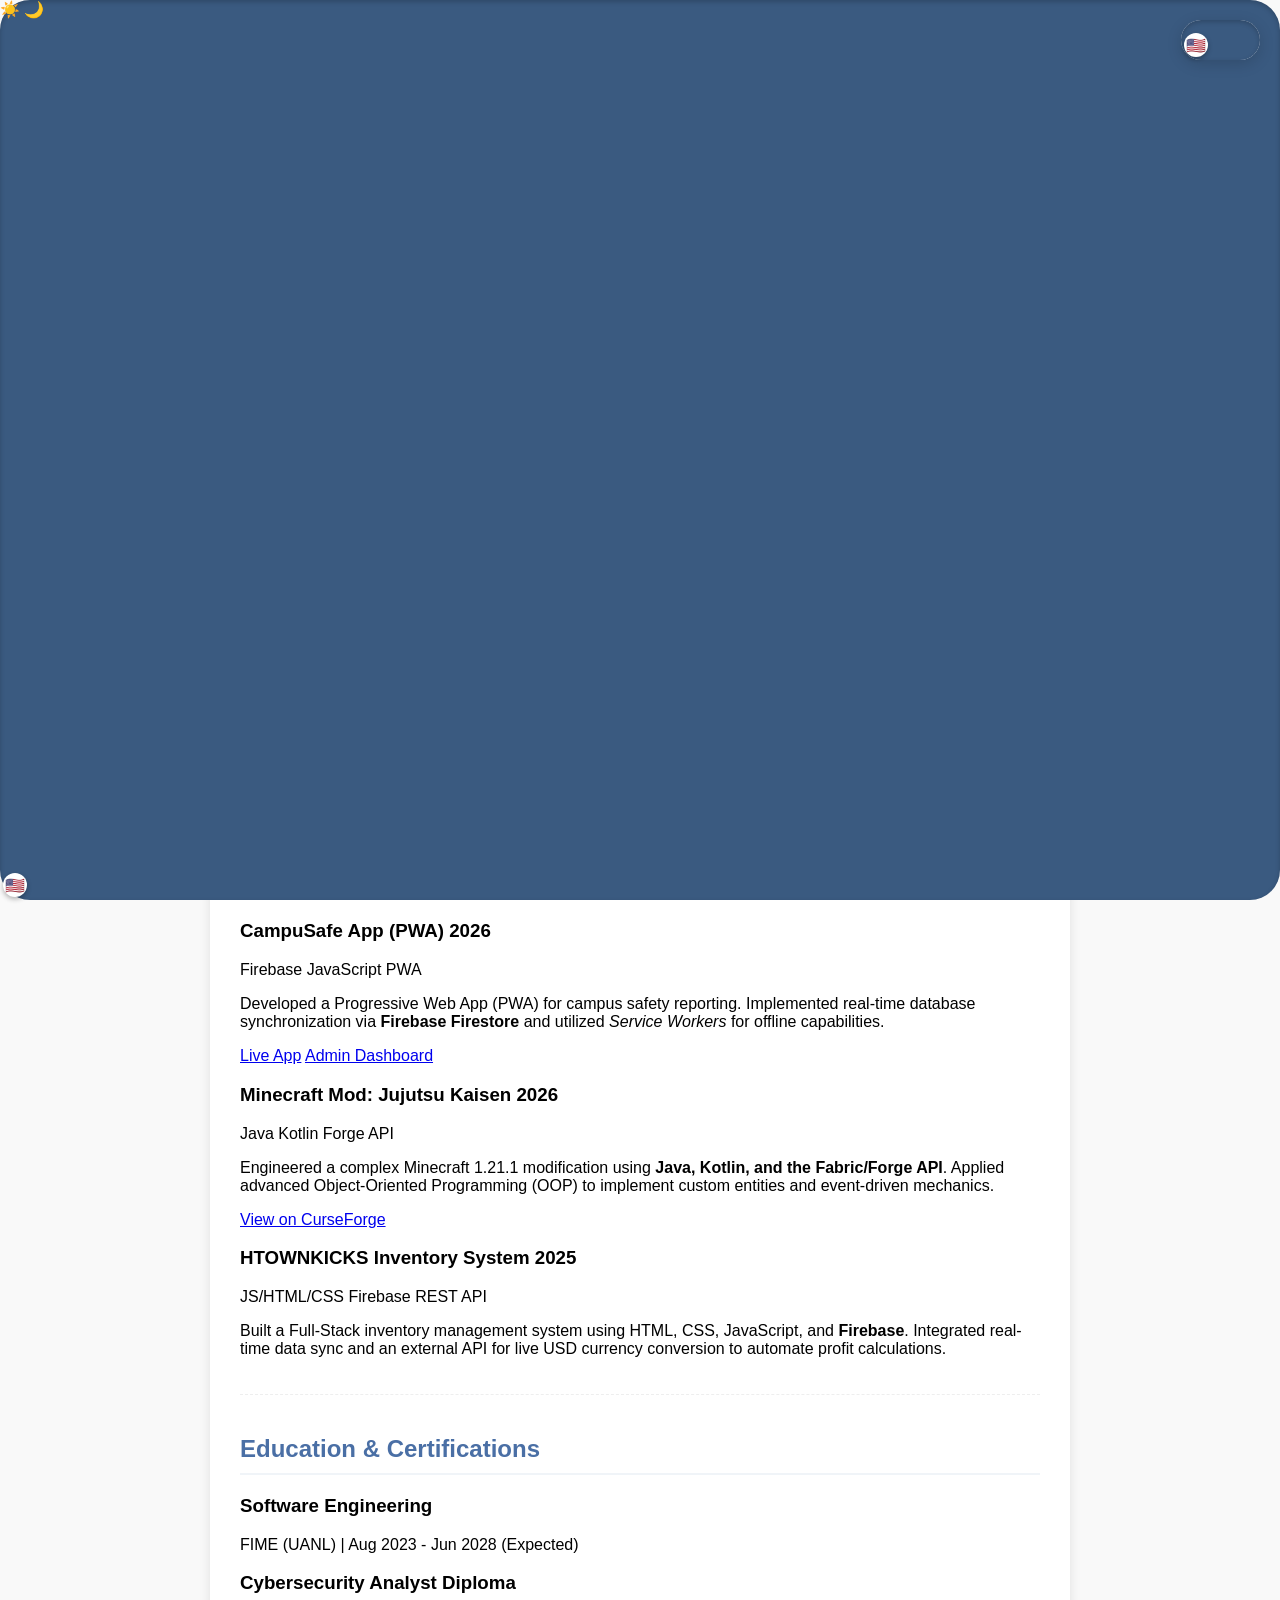
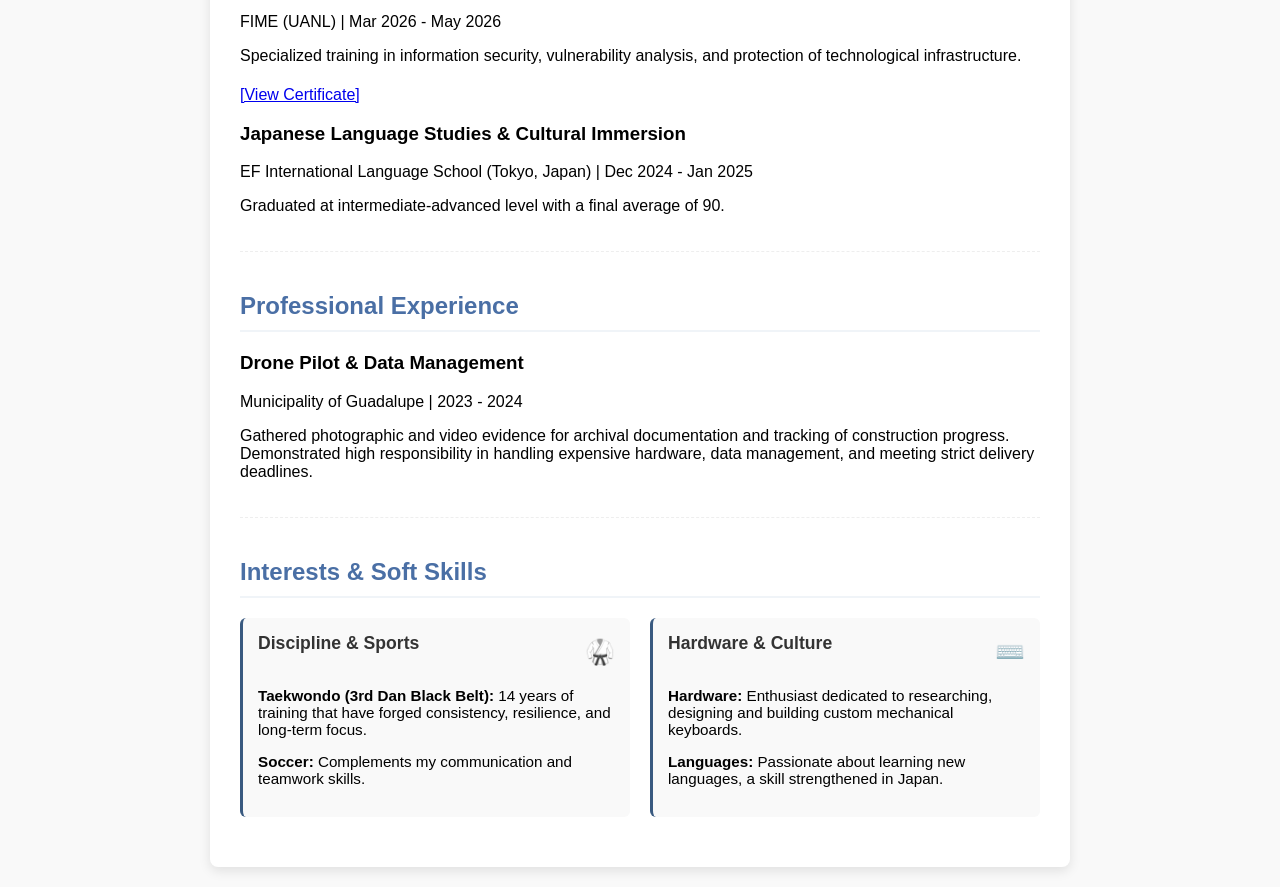
==== commit c79ba10b: "Update index.html" ====
--- a/index.html
+++ b/index.html
@@ -3,264 +3,297 @@
 <head>
     <meta charset="UTF-8">
     <meta name="viewport" content="width=device-width, initial-scale=1.0">
+    <meta name="description" content="Alejandro Olvera Hernandez - Software Engineering Portfolio">
+    <meta property="og:title" content="Alejandro Olvera - Software Engineer">
+    <meta property="og:image" content="foto.jpg">
     <title>CV Alejandro Olvera</title>
+    
+    <!-- Google Fonts: Inter -->
+    <link rel="preconnect" href="https://fonts.googleapis.com">
+    <link rel="preconnect" href="https://fonts.gstatic.com" crossorigin>
+    <link href="https://fonts.googleapis.com/css2?family=Inter:wght@400;500;600;700&display=swap" rel="stylesheet">
+    
+    <!-- Archivo CSS -->
     <link rel="stylesheet" href="estilos.css">
 </head>
 <body class="lang-en">
-    <!-- Language Toggle -->
-    <div class="lang-toggle-container fade-in">
-        <span class="lang-toggle-text en" onclick="document.getElementById('lang-checkbox').click()">EN</span>
-        <label class="lang-switch">
-            <input type="checkbox" id="lang-checkbox">
-            <span class="slider"></span>
-        </label>
-        <span class="lang-toggle-text es" onclick="document.getElementById('lang-checkbox').click()">ES</span>
-    </div>
-
-    <div class="contenedor fade-in">
-        <h1>Curriculum Vitae</h1>
-        
-        <div class="encabezado">
+    <!-- Controles (Idioma y Tema Oscuro) -->
+    <nav class="controls">
+        <div class="lang-toggle-container">
+            <span class="lang-toggle-text en">EN</span>
+            <label class="switch">
+                <input type="checkbox" id="lang-checkbox">
+                <span class="slider"></span>
+            </label>
+            <span class="lang-toggle-text es">ES</span>
+        </div>
+        <div class="theme-toggle-container">
+            <label class="switch theme-switch">
+                <input type="checkbox" id="theme-checkbox">
+                <span class="slider round">
+                    <span class="icon sun">☀️</span>
+                    <span class="icon moon">🌙</span>
+                </span>
+            </label>
+        </div>
+    </nav>
+
+    <main class="contenedor">
+        <header class="encabezado">
             <div class="foto-perfil">
-                <img src="foto.jpg" alt="Foto de Alejandro" class="img-expandible">
+                <img src="foto.jpg" alt="Alejandro Olvera" class="img-expandible">
             </div>
             <div class="info-personal">
-                <p><strong><span class="es">Nombre:</span><span class="en">Name:</span></strong> Alejandro Olvera Hernandez</p>
-                <p><strong><span class="es">Carrera:</span><span class="en">Degree:</span></strong> <span class="es">Ingeniería en Tecnología de Software</span><span class="en">Software Engineering</span></p>
-                <p><strong><span class="es">Contacto:</span><span class="en">Contact:</span></strong> olveraalexjr@gmail.com |</p>
-                <p><strong><span class="es">Enlaces:</span><span class="en">Links:</span></strong> <a href="https://www.linkedin.com/in/alex-olvera-ba346a3a6?utm_source=share_via&utm_content=profile&utm_medium=member_ios" target="_blank">LinkedIn</a> | <a href="https://github.com/olvera12" target="_blank">GitHub</a></p>
-            </div>
-        </div>
-
-        <div class="resumen-profesional">
-            <p class="es">Estudiante de Ingeniería en Tecnología de Software (2023 - 2028) con pasión por el modding en Java/Kotlin y el hardware. Busco una oportunidad para aplicar mis conocimientos técnicos como desarrollador Junior, analista de ciberseguridad o Practicante.</p>
-            <p class="en">Software Engineering student (2023 - 2028) with a passion for Java/Kotlin modding and hardware. Seeking an opportunity to apply my technical knowledge as a Junior Developer, Cybersecurity Analyst, or Intern.</p>
-        </div>
-
-        <hr>
-
-        <div class="botones">
-            <a href="#habilidades" class="boton"><span class="es">Habilidades e Idiomas</span><span class="en">Skills & Languages</span></a>
+                <h1>Alejandro Olvera Hernandez</h1>
+                <h2 class="subtitulo">
+                    <span class="es">Estudiante de Ingeniería de Software</span>
+                    <span class="en">Software Engineering Student</span>
+                </h2>
+                <div class="contacto-links">
+                    <a href="mailto:olveraalexjr@gmail.com">olveraalexjr@gmail.com</a>
+                    <a href="https://www.linkedin.com/in/alex-olvera-ba346a3a6" target="_blank">LinkedIn</a>
+                    <a href="https://github.com/olvera12" target="_blank">GitHub</a>
+                </div>
+                <!-- Botón para imprimir a PDF -->
+                <button class="btn-download" onclick="window.print()">
+                    <svg width="18" height="18" viewBox="0 0 24 24" fill="none" stroke="currentColor" stroke-width="2" stroke-linecap="round" stroke-linejoin="round"><path d="M21 15v4a2 2 0 0 1-2 2H5a2 2 0 0 1-2-2v-4"></path><polyline points="7 10 12 15 17 10"></polyline><line x1="12" y1="15" x2="12" y2="3"></line></svg>
+                    <span class="es">Descargar CV (PDF)</span><span class="en">Download Resume (PDF)</span>
+                </button>
+            </div>
+        </header>
+
+        <section class="resumen-profesional">
+            <p class="es">Estudiante de Ingeniería en Tecnología de Software (2023 - 2028) apasionado por el desarrollo Backend, arquitecturas Full-Stack y el hardware. Busco una oportunidad para aportar valor técnico como Desarrollador Junior o Practicante, combinando pensamiento estructurado con tecnologías modernas.</p>
+            <p class="en">Software Engineering student (2023 - 2028) passionate about Backend development, Full-Stack architectures, and hardware. Seeking an opportunity to bring technical value as a Junior Developer or Intern, combining structured problem-solving with cutting-edge technologies.</p>
+        </section>
+
+        <nav class="botones">
+            <a href="#habilidades" class="boton"><span class="es">Habilidades</span><span class="en">Skills</span></a>
             <a href="#proyectos" class="boton"><span class="es">Proyectos</span><span class="en">Projects</span></a>
             <a href="#academico" class="boton"><span class="es">Educación</span><span class="en">Education</span></a>
             <a href="#laboral" class="boton"><span class="es">Experiencia</span><span class="en">Experience</span></a>
-            <a href="#hobbies" class="boton"><span class="es">Intereses</span><span class="en">Interests</span></a>
-        </div>
-
-        <div id="habilidades" class="seccion-completa seccion-oculta">
-            <h2><span class="es">Habilidades e Idiomas</span><span class="en">Skills & Languages</span></h2>
+            <a href="#intereses" class="boton"><span class="es">Intereses</span><span class="en">Interests</span></a>
+        </nav>
+
+        <section id="habilidades" class="seccion-completa">
+            <h2><span class="es">Habilidades Técnicas e Idiomas</span><span class="en">Technical Skills & Languages</span></h2>
             <div class="skills-grid">
                 <div class="skill-box">
-                    <h3><span class="es">Tecnologías</span><span class="en">Technologies</span></h3>
-                    <ul>
-                        <li>Java & Kotlin (<span class="es">Intermedio</span><span class="en">Intermediate</span>)</li>
-                        <li>Python (<span class="es">básico</span><span class="en">Basic</span>)</li>
-                        <li>HTML, CSS, JavaScript (<span class="es">Intermedio</span><span class="en">Intermediate</span>)</li>
+                    <h3><span class="es">Lenguajes y Herramientas</span><span class="en">Languages & Tools</span></h3>
+                    <div class="tags-container">
+                        <span class="tag tech">Java</span>
+                        <span class="tag tech">Kotlin</span>
+                        <span class="tag tech">Python</span>
+                        <span class="tag tech">JavaScript</span>
+                        <span class="tag tech">Git / GitHub</span>
+                        <span class="tag tech">OOP / SOLID</span>
+                    </div>
+                    <h3 style="margin-top: 15px;"><span class="es">Web y Nube</span><span class="en">Web & Cloud</span></h3>
+                    <div class="tags-container">
+                        <span class="tag web">HTML5 / CSS3</span>
+                        <span class="tag web">Firebase (Firestore)</span>
+                        <span class="tag web">PWA (Service Workers)</span>
+                        <span class="tag web">APIs</span>
+                    </div>
+                </div>
+                <div class="skill-box">
+                    <h3><span class="es">Idiomas</span><span class="en">Languages</span></h3>
+                    <ul class="idiomas-lista">
+                        <li><strong><span class="es">Español:</span><span class="en">Spanish:</span></strong> <span class="es">Nativo</span><span class="en">Native</span></li>
+                        <li>
+                            <strong><span class="es">Inglés:</span><span class="en">English:</span></strong> B2 (90/100) 
+                            <a href="CERTIFICADO EXCI AOH.pdf" target="_blank" class="link-certificado"><span class="es">[Ver Certificado]</span><span class="en">[View Certificate]</span></a>
+                        </li>
+                        <li>
+                            <strong><span class="es">Japonés:</span><span class="en">Japanese:</span></strong> <span class="es">Intermedio</span><span class="en">Intermediate</span> 
+                            <span class="desc-ligera">(EF Tokyo)</span>
+                        </li>
                     </ul>
                 </div>
-                <div class="skill-box">
-                    <h3><span class="es">Idiomas</span><span class="en">Languages</span></h3>
-                    <ul>
-                        <li><strong><span class="es">Español:</span><span class="en">Spanish:</span></strong> <span class="es">Nativo</span><span class="en">Native</span></li>
-                        <li><strong><span class="es">Inglés:</span><span class="en">English:</span></strong> B2 <span class="es">certificado por</span><span class="en">certified by</span> EXCI - 90/100 <br> <a href="CERTIFICADO EXCI AOH.pdf" target="_blank" style="font-size: 0.9em; color: #4a6fa5;"><strong><span class="es">[Ver Certificado]</span><span class="en">[View Certificate]</span></strong></a></li>
-                        <li><strong><span class="es">Japonés:</span><span class="en">Japanese:</span></strong> <span class="es">Intermedio (Certificado EF International Language School)</span><span class="en">Intermediate (EF International Language School Certificate)</span></li>
-                    </ul>
-                </div>
-            </div>
-        </div>
-
-        <div id="proyectos" class="seccion-completa seccion-oculta">
-            <h2><span class="es">Mis Proyectos</span><span class="en">My Projects</span></h2>
+            </div>
+        </section>
+
+        <section id="proyectos" class="seccion-completa">
+            <h2><span class="es">Proyectos Destacados</span><span class="en">Featured Projects</span></h2>
+            <div class="proyectos-grid">
+                
+                <!-- Proyecto: CampuSafe -->
+                <article class="proyecto-card">
+                    <div class="proyecto-header">
+                        <h3>CampuSafe App (PWA) <span class="año">2026</span></h3>
+                        <div class="tech-stack">
+                            <span class="badge firebase">Firebase</span>
+                            <span class="badge js">JavaScript</span>
+                            <span class="badge pwa">PWA</span>
+                        </div>
+                    </div>
+                    <p class="es">Aplicación Web Progresiva para reportes de seguridad en el campus universitario. Integra sincronización de base de datos en tiempo real mediante <strong>Firebase Firestore</strong> y capacidades sin conexión mediante <em>Service Workers</em>.</p>
+                    <p class="en">Developed a Progressive Web App (PWA) for campus safety reporting. Implemented real-time database synchronization via <strong>Firebase Firestore</strong> and utilized <em>Service Workers</em> for offline capabilities.</p>
+                    <div class="proyecto-links">
+                        <a href="https://olvera12.github.io/campusafe-app/" target="_blank" class="btn-link">Live App</a>
+                        <a href="https://olvera12.github.io/campusafe-app/dashboard.html" target="_blank" class="btn-link outline">Admin Dashboard</a>
+                    </div>
+                </article>
+
+                <!-- Proyecto: Minecraft Mod -->
+                <article class="proyecto-card">
+                    <div class="proyecto-header">
+                        <h3>Minecraft Mod: Jujutsu Kaisen <span class="año">2026</span></h3>
+                        <div class="tech-stack">
+                            <span class="badge java">Java</span>
+                            <span class="badge kotlin">Kotlin</span>
+                            <span class="badge api">Forge API</span>
+                        </div>
+                    </div>
+                    <p class="es">Modificación compleja para Minecraft 1.21.1 usando <strong>Java, Kotlin y la API de Fabric/Forge</strong>. Aplicación de Programación Orientada a Objetos (POO) avanzada para implementar entidades personalizadas y mecánicas basadas en eventos.</p>
+                    <p class="en">Engineered a complex Minecraft 1.21.1 modification using <strong>Java, Kotlin, and the Fabric/Forge API</strong>. Applied advanced Object-Oriented Programming (OOP) to implement custom entities and event-driven mechanics.</p>
+                    <div class="proyecto-links">
+                        <a href="https://www.curseforge.com/" target="_blank" class="btn-link outline">View on CurseForge</a>
+                    </div>
+                </article>
+
+                <!-- Proyecto: HTOWNKICKS -->
+                <article class="proyecto-card">
+                    <div class="proyecto-header">
+                        <h3>HTOWNKICKS Inventory System <span class="año">2025</span></h3>
+                        <div class="tech-stack">
+                            <span class="badge js">JS/HTML/CSS</span>
+                            <span class="badge firebase">Firebase</span>
+                            <span class="badge api">REST API</span>
+                        </div>
+                    </div>
+                    <p class="es">Sistema <em>Full-Stack</em> de gestión de inventario para un negocio de calzado en EE.UU. Integra sincronización de datos en tiempo real con <strong>Firebase</strong> y consumo de API externa para conversión de divisas (USD) y cálculo de ganancias.</p>
+                    <p class="en">Built a Full-Stack inventory management system using HTML, CSS, JavaScript, and <strong>Firebase</strong>. Integrated real-time data sync and an external API for live USD currency conversion to automate profit calculations.</p>
+                </article>
+
+            </div>
+        </section>
+
+        <section id="academico" class="seccion-completa">
+            <h2><span class="es">Educación y Certificaciones</span><span class="en">Education & Certifications</span></h2>
             
-            <div class="proyecto-item">
-                <h3><span class="es">Mod de Minecraft: Jujutsu Kaisen (2026)</span><span class="en">Minecraft Mod: Jujutsu Kaisen (2026)</span></h3>
-                <p class="es">Actualmente programo un mod de Jujutsu Kaisen para Minecraft 1.21.1 desarrollado en <strong>Java y Kotlin</strong> utilizando el framework de <strong>Fabric/Forge</strong>.</p>
-                <p class="en">Currently developing a Jujutsu Kaisen mod for Minecraft 1.21.1 in <strong>Java and Kotlin</strong> using the <strong>Fabric/Forge</strong> framework.</p>
-                <a href="https://www.curseforge.com/minecraft/mc-mods/olvera-no-maho" target="_blank" class="link-proyecto"><span class="es">Ver en CurseForge</span><span class="en">View on CurseForge</span></a>
-            </div>
-
-            <div class="proyecto-item">
-                <h3><span class="es">Inventario HTOWNKICKS (2025)</span><span class="en">HTOWNKICKS Inventory (2025)</span></h3>
-                <p class="es">Programé un sistema de inventario con un tracker en tiempo real del precio del dólar para un negocio de compra/venta de tenis (USA). Incluye filtros dinámicos y registro de ventas calculando automáticamente las ganancias por conversión de divisas.</p>
-                <p class="en">Programmed an inventory system with a real-time USD price tracker for a sneaker trading business (USA). Includes dynamic filters and sales logging, automatically calculating profits from currency conversion.</p>
-            </div>
-            
-            <div class="proyecto-item">
-                <h3><span class="es">Mod de Asteroids (2025)</span><span class="en">Asteroids Mod (2025)</span></h3>
-                <p class="es">Cree un mod sencillo para Asteroids utilizando netbrains con <strong>Java</strong>.</p>
-                <p class="en">Created a simple Asteroids mod using Netbeans with <strong>Java</strong>.</p>
-            </div>
-             <div class="proyecto-item">
-                <h3><span class="es">Curriculum Vitae Web (2024)</span><span class="en">Web Resume (2024)</span></h3>
-                <p class="es">Desarrollo de este currículum web utilizando <strong>HTML y CSS</strong>.</p>
-                <p class="en">Developed this web resume using <strong>HTML and CSS</strong>.</p>
-            </div>
-        </div>
-
-        <div id="academico" class="seccion-completa seccion-oculta">
-            <h2><span class="es">Educación</span><span class="en">Education</span></h2>
-
-            <div class="edu-item">
-                <h3><span class="es">Diplomado de Analista de Ciberseguridad</span><span class="en">Cybersecurity Analyst Diploma</span></h3>
-                <p><strong><span class="es">Facultad De Ingeniería Mecánica y Eléctrica (UANL)</span><span class="en">Faculty of Mechanical and Electrical Engineering (UANL)</span></strong> | <em><span class="es">Marzo 2026 - Mayo 2026</span><span class="en">March 2026 - May 2026</span></em></p>
-                <p class="es">Formación especializada en seguridad informática, análisis de vulnerabilidades y protección de infraestructuras tecnológicas. (actualmente estoy esperando el certificado)</p>
-                <p class="en">Specialized training in information security, vulnerability analysis, and protection of technological infrastructure. (Currently waiting for certificate)</p>
-            </div>
-            
-            <div class="edu-item">
-                <h3><span class="es">Facultad De Ingeniería Mecánica y Eléctrica (UANL)</span><span class="en">Faculty of Mechanical and Electrical Engineering (UANL)</span></h3>
-                <p><strong><span class="es">Ingeniería en Tecnología de Software</span><span class="en">Software Engineering</span></strong> | <em><span class="es">Agosto 2023 - Junio 2028 (Esperado)</span><span class="en">August 2023 - June 2028 (Expected)</span></em></p>
-                <div class="galeria-academica">
-                    <img src="fime.jpg" alt="FIME" class="img-expandible">
-                </div>
-            </div>
-
-            <div class="edu-item">
-                <h3>EF International Language School (Tokyo, <span class="es">Japón</span><span class="en">Japan</span>)</h3>
-                <p><strong><span class="es">Estudios de Idioma Japonés e Inmersión Cultural</span><span class="en">Japanese Language Studies and Cultural Immersion</span></strong> | <em><span class="es">Dic 2024 - Ene 2025</span><span class="en">Dec 2024 - Jan 2025</span></em></p>
-                <p class="es">Graduado en nivel intermedio-avanzado con promedio final de 90.</p>
-                <p class="en">Graduated at intermediate-advanced level with a final average of 90.</p>
-                <div class="galeria-academica">
-                    <img src="japon.jpg" alt="Tokyo" class="img-expandible">
-                </div>
-            </div>
-        </div>
-
-        <div id="laboral" class="seccion-completa seccion-oculta">
-            <h2><span class="es">Experiencia Laboral</span><span class="en">Work Experience</span></h2>
-            
-            <div class="job-item">
-                <h3><span class="es">Piloto de Dron en Obras Públicas - Municipio de Guadalupe</span><span class="en">Drone Pilot for Public Works - Municipality of Guadalupe</span></h3>
-                <p><em>2023 - 2024</em></p>
-                <p class="es">Recabación de evidencias fotográficas y de video para la documentación archivística y seguimiento de avances de obra. Demostró alta responsabilidad en el manejo de hardware costoso, control de datos y cumplimiento de tiempos de entrega.</p>
-                <p class="en">Gathered photographic and video evidence for archival documentation and tracking of construction progress. Demonstrated high responsibility in handling expensive hardware, data control, and meeting delivery deadlines.</p>
-                <div class="video-container">
-                    <iframe width="560" height="315" src="https://www.youtube.com/embed/HP_7OBI2qJ4" title="YouTube video player" frameborder="0" allow="accelerometer; autoplay; clipboard-write; encrypted-media; gyroscope; picture-in-picture; web-share" allowfullscreen></iframe>
-                </div>
-            </div>
-        </div>
-
-        <div id="hobbies" class="seccion-completa seccion-oculta">
-            <h2><span class="es">Intereses y Hobbies</span><span class="en">Interests and Hobbies</span></h2>
-            
-            <div class="hobby-item">
-                <h3><span class="es">Deportes y Disciplina</span><span class="en">Sports and Discipline</span></h3>
-                <p class="es">Tengo 14 años entrenando <strong>Taekwondo (Cinta Negra 3er Dan)</strong>. Esta disciplina me ha forjado constancia, resiliencia y enfoque a largo plazo. También practico fútbol lo que impacta en mis habilidades de trabajo en equipo y comunicación.</p>
-                <p class="en">I have been training <strong>Taekwondo for 14 years (3rd Dan Black Belt)</strong>. This discipline has forged consistency, resilience, and long-term focus. I also play soccer, which impacts my teamwork and communication skills.</p>
-                <div class="galeria-academica">
-                    <img src="taekwondo.jpg" alt="Taekwondo" class="img-expandible">
-                    <img src="futbol.jpg" alt="Futbol" class="img-expandible">
-                </div>
-            </div>
-
-            <div class="hobby-item">
-                <h3><span class="es">Tecnología y Hardware</span><span class="en">Technology and Hardware</span></h3>
-                <p class="es">Soy un entusiasta del hardware; en mi tiempo libre disfruto investigando y diseñando teclados custom.</p>
-                <p class="en">I am a hardware enthusiast; in my free time, I enjoy researching and designing custom keyboards.</p>
-                <div class="galeria-academica">
-                    <img src="teclados.jpeg" alt="Teclados Custom" class="img-expandible"><img src="1.jpeg" alt="Teclados Custom" class="img-expandible">
-                </div>
-            </div>
-            
-            <div class="hobby-item">
-                <h3><span class="es">Idiomas</span><span class="en">Languages</span></h3>
-                <p class="es">Disfruto mucho aprendiendo nuevos idiomas y culturas, habilidad que fortalecí durante mi estancia en Japón.</p>
-                <p class="en">I greatly enjoy learning new languages and cultures, a skill I strengthened during my stay in Japan.</p>
-                <div class="galeria-academica">
-                    <img src="idiomas.jpeg" alt="Idiomas" class="img-expandible">
-                </div>
-            </div>
-        </div>
-
-    </div>
-
-    <!-- Modal para imágenes expandibles -->
-    <div id="modal-imagen" class="modal">
-        <span class="cerrar-modal">&times;</span>
-        <img class="modal-contenido" id="img-ampliada">
-    </div>
-
+            <div class="timeline">
+                <div class="timeline-item">
+                    <div class="timeline-dot"></div>
+                    <div class="timeline-content">
+                        <h3><span class="es">Ingeniería en Tecnología de Software</span><span class="en">Software Engineering</span></h3>
+                        <p class="institucion">FIME (UANL) | Aug 2023 - Jun 2028 (Expected)</p>
+                    </div>
+                </div>
+
+                <div class="timeline-item">
+                    <div class="timeline-dot highlight"></div>
+                    <div class="timeline-content">
+                        <h3><span class="es">Diplomado Analista de Ciberseguridad</span><span class="en">Cybersecurity Analyst Diploma</span></h3>
+                        <p class="institucion">FIME (UANL) | Mar 2026 - May 2026</p>
+                        <p class="es desc">Entrenamiento especializado en seguridad de la información, análisis de vulnerabilidades y protección de infraestructura tecnológica.</p>
+                        <p class="en desc">Specialized training in information security, vulnerability analysis, and protection of technological infrastructure.</p>
+                        
+                        <!-- ENLACE AL CERTIFICADO DE CIBERSEGURIDAD (Actualizado) -->
+                        <a href="Alejandro Olvera Hernandez.pdf" target="_blank" class="link-certificado" style="margin-top: 5px; display: inline-block;">
+                            <span class="es">[Ver Certificado]</span><span class="en">[View Certificate]</span>
+                        </a>
+                    </div>
+                </div>
+
+                <div class="timeline-item">
+                    <div class="timeline-dot"></div>
+                    <div class="timeline-content">
+                        <h3>Japanese Language Studies & Cultural Immersion</h3>
+                        <p class="institucion">EF International Language School (Tokyo, Japan) | Dec 2024 - Jan 2025</p>
+                        <p class="es desc">Graduado nivel intermedio-avanzado (promedio final 90/100).</p>
+                        <p class="en desc">Graduated at intermediate-advanced level with a final average of 90.</p>
+                    </div>
+                </div>
+            </div>
+        </section>
+
+        <section id="laboral" class="seccion-completa">
+            <h2><span class="es">Experiencia Profesional</span><span class="en">Professional Experience</span></h2>
+            <div class="timeline">
+                <div class="timeline-item">
+                    <div class="timeline-dot"></div>
+                    <div class="timeline-content">
+                        <h3>Drone Pilot & Data Management</h3>
+                        <p class="institucion">Municipality of Guadalupe | 2023 - 2024</p>
+                        <p class="es desc">Manejo de equipo de alto valor y gestión de datos fotográficos/video para documentación de obras públicas. Demostró alta responsabilidad técnica y cumplimiento estricto de plazos de entrega.</p>
+                        <p class="en desc">Gathered photographic and video evidence for archival documentation and tracking of construction progress. Demonstrated high responsibility in handling expensive hardware, data management, and meeting strict delivery deadlines.</p>
+                    </div>
+                </div>
+            </div>
+        </section>
+
+        <section id="intereses" class="seccion-completa">
+            <h2><span class="es">Intereses y Habilidades Blandas</span><span class="en">Interests & Soft Skills</span></h2>
+            <div class="skills-grid">
+                <div class="skill-box">
+                    <div style="display: flex; justify-content: space-between; align-items: center; margin-bottom: 10px;">
+                        <h3><span class="es">Disciplina y Deporte</span><span class="en">Discipline & Sports</span></h3>
+                        <span style="font-size: 1.5rem;">🥋</span>
+                    </div>
+                    <p class="es" style="color: var(--text-muted); font-size: 0.95rem; margin-bottom: 8px;"><strong>Taekwondo (Cinta Negra 3er Dan):</strong> 14 años de práctica ininterrumpida que han forjado constancia, resiliencia y enfoque a largo plazo.</p>
+                    <p class="en" style="color: var(--text-muted); font-size: 0.95rem; margin-bottom: 8px;"><strong>Taekwondo (3rd Dan Black Belt):</strong> 14 years of training that have forged consistency, resilience, and long-term focus.</p>
+                    <p class="es" style="color: var(--text-muted); font-size: 0.95rem;"><strong>Fútbol:</strong> Complementa mis habilidades de comunicación y trabajo en equipo.</p>
+                    <p class="en" style="color: var(--text-muted); font-size: 0.95rem;"><strong>Soccer:</strong> Complements my communication and teamwork skills.</p>
+                </div>
+                <div class="skill-box">
+                    <div style="display: flex; justify-content: space-between; align-items: center; margin-bottom: 10px;">
+                        <h3><span class="es">Hardware y Cultura</span><span class="en">Hardware & Culture</span></h3>
+                        <span style="font-size: 1.5rem;">⌨️</span>
+                    </div>
+                    <p class="es" style="color: var(--text-muted); font-size: 0.95rem; margin-bottom: 8px;"><strong>Hardware:</strong> Entusiasta enfocado en el diseño y armado de teclados mecánicos <em>custom</em>.</p>
+                    <p class="en" style="color: var(--text-muted); font-size: 0.95rem; margin-bottom: 8px;"><strong>Hardware:</strong> Enthusiast dedicated to researching, designing and building custom mechanical keyboards.</p>
+                    <p class="es" style="color: var(--text-muted); font-size: 0.95rem;"><strong>Idiomas:</strong> Apasionado por aprender nuevos idiomas, habilidad fortalecida en Japón.</p>
+                    <p class="en" style="color: var(--text-muted); font-size: 0.95rem;"><strong>Languages:</strong> Passionate about learning new languages, a skill strengthened in Japan.</p>
+                </div>
+            </div>
+        </section>
+
+    </main>
+
+    <!-- Script para los toggles (Idioma y Tema) y evitar que se recargue la página -->
     <script>
-        // Alerta de bienvenida (Solo 1 vez por sesión)
-        window.onload = function() {
-            if (!sessionStorage.getItem('bienvenido_visto')) {
-                const isEnglish = document.body.classList.contains('lang-en');
-                if (isEnglish) {
-                    alert("Welcome to my Resume!\n\nHere you will find information about my academic background, work experience, personal projects, and my interests.");
-                } else {
-                    alert("¡Bienvenido a mi Curriculum Vitae!\n\nAquí encontrarás información sobre mi formación académica, experiencia laboral, proyectos personales y mis intereses.");
-                }
-                sessionStorage.setItem('bienvenido_visto', 'true');
-            }
-        };
-
-        // Lógica de cambio de idioma
+        // Language Toggle Logic
         const langCheckbox = document.getElementById('lang-checkbox');
+        const body = document.body;
         
-        // Cargar preferencia de idioma si existe
         const savedLang = localStorage.getItem('cv-lang');
         if (savedLang === 'es') {
-            document.body.classList.remove('lang-en');
-            document.body.classList.add('lang-es');
             langCheckbox.checked = true;
-            document.documentElement.lang = "es";
-        } else {
-            // Por defecto es inglés como pidió el usuario
-            document.body.classList.remove('lang-es');
-            document.body.classList.add('lang-en');
-            langCheckbox.checked = false;
-            document.documentElement.lang = "en";
+            body.classList.remove('lang-en');
+            body.classList.add('lang-es');
         }
 
-        langCheckbox.addEventListener('change', function() {
-            if (this.checked) {
-                // Cambiar a Español
-                document.body.classList.replace('lang-en', 'lang-es');
-                document.documentElement.lang = "es";
+        langCheckbox.addEventListener('change', () => {
+            if (langCheckbox.checked) {
+                body.classList.remove('lang-en');
+                body.classList.add('lang-es');
                 localStorage.setItem('cv-lang', 'es');
             } else {
-                // Cambiar a Inglés
-                document.body.classList.replace('lang-es', 'lang-en');
-                document.documentElement.lang = "en";
+                body.classList.remove('lang-es');
+                body.classList.add('lang-en');
                 localStorage.setItem('cv-lang', 'en');
             }
         });
 
-        // Dinamismo: Intersection Observer para animar las secciones al hacer scroll
-        const observer = new IntersectionObserver((entries) => {
-            entries.forEach(entry => {
-                if (entry.isIntersecting) {
-                    entry.target.classList.add('visible');
-                }
-            });
-        }, { threshold: 0.1 });
-
-        document.querySelectorAll('.seccion-oculta').forEach((el) => {
-            observer.observe(el);
-        });
-
-        // Lógica para expandir imágenes (Modal)
-        const modal = document.getElementById("modal-imagen");
-        const imgModal = document.getElementById("img-ampliada");
-        const imagenes = document.querySelectorAll(".img-expandible");
-        const spanCerrar = document.getElementsByClassName("cerrar-modal")[0];
-
-        imagenes.forEach(img => {
-            img.onclick = function(){
-                modal.style.display = "flex";
-                imgModal.src = this.src;
+        // Theme Toggle Logic (Modo Oscuro)
+        const themeCheckbox = document.getElementById('theme-checkbox');
+        
+        const savedTheme = localStorage.getItem('cv-theme');
+        if (savedTheme === 'dark' || (!savedTheme && window.matchMedia('(prefers-color-scheme: dark)').matches)) {
+            themeCheckbox.checked = true;
+            body.setAttribute('data-theme', 'dark');
+        }
+
+        themeCheckbox.addEventListener('change', () => {
+            if (themeCheckbox.checked) {
+                body.setAttribute('data-theme', 'dark');
+                localStorage.setItem('cv-theme', 'dark');
+            } else {
+                body.removeAttribute('data-theme');
+                localStorage.setItem('cv-theme', 'light');
             }
         });
-
-        spanCerrar.onclick = function() {
-            modal.style.display = "none";
-        }
-
-        modal.onclick = function(e) {
-            if (e.target !== imgModal) {
-                modal.style.display = "none";
-            }
-        }
     </script>
 </body>
 </html>
--- a/estilos.css
+++ b/estilos.css
@@ -300,3 +300,108 @@
         height: 90px;
     }
 }
+
+/* =========================================
+   Language Toggle Switch
+   ========================================= */
+.lang-toggle-container {
+    position: fixed;
+    top: 20px;
+    right: 20px;
+    z-index: 1000;
+    display: flex;
+    align-items: center;
+    gap: 10px;
+    background: rgba(255, 255, 255, 0.9);
+    padding: 10px 15px;
+    border-radius: 30px;
+    box-shadow: 0 4px 15px rgba(0,0,0,0.15);
+    backdrop-filter: blur(5px);
+    transition: transform 0.3s, box-shadow 0.3s;
+}
+
+.lang-toggle-container:hover {
+    transform: translateY(-2px);
+    box-shadow: 0 6px 20px rgba(0,0,0,0.2);
+}
+
+.lang-toggle-text {
+    font-weight: bold;
+    color: #4a6fa5;
+    font-size: 14px;
+    cursor: pointer;
+    user-select: none;
+}
+
+.lang-toggle-text.en {
+    color: #3a5a80;
+}
+
+.lang-toggle-text.es {
+    color: #777;
+}
+
+body.lang-es .lang-toggle-text.en { color: #777; }
+body.lang-es .lang-toggle-text.es { color: #3a5a80; }
+
+.lang-switch {
+    position: relative;
+    width: 60px;
+    height: 30px;
+}
+
+.lang-switch input {
+    opacity: 0;
+    width: 0;
+    height: 0;
+}
+
+.slider {
+    position: absolute;
+    cursor: pointer;
+    top: 0; left: 0; right: 0; bottom: 0;
+    background-color: #3a5a80;
+    transition: .4s;
+    border-radius: 30px;
+    box-shadow: inset 0 2px 5px rgba(0,0,0,0.2);
+}
+
+.slider:before {
+    position: absolute;
+    content: "🇺🇸";
+    font-size: 16px;
+    display: flex;
+    align-items: center;
+    justify-content: center;
+    height: 24px;
+    width: 24px;
+    left: 3px;
+    bottom: 3px;
+    background-color: white;
+    transition: .4s cubic-bezier(0.68, -0.55, 0.27, 1.55);
+    border-radius: 50%;
+    box-shadow: 0 2px 5px rgba(0,0,0,0.3);
+}
+
+input:checked + .slider {
+    background-color: #1a7b48;
+}
+
+input:checked + .slider:before {
+    transform: translateX(30px);
+    content: "🇲🇽";
+}
+
+/* Language display logic */
+body.lang-en .es { display: none !important; }
+body.lang-es .en { display: none !important; }
+
+/* Hacer el switch responsive */
+@media (max-width: 600px) {
+    .lang-toggle-container {
+        top: 10px;
+        right: 10px;
+        padding: 8px 12px;
+        transform: scale(0.9);
+    }
+}
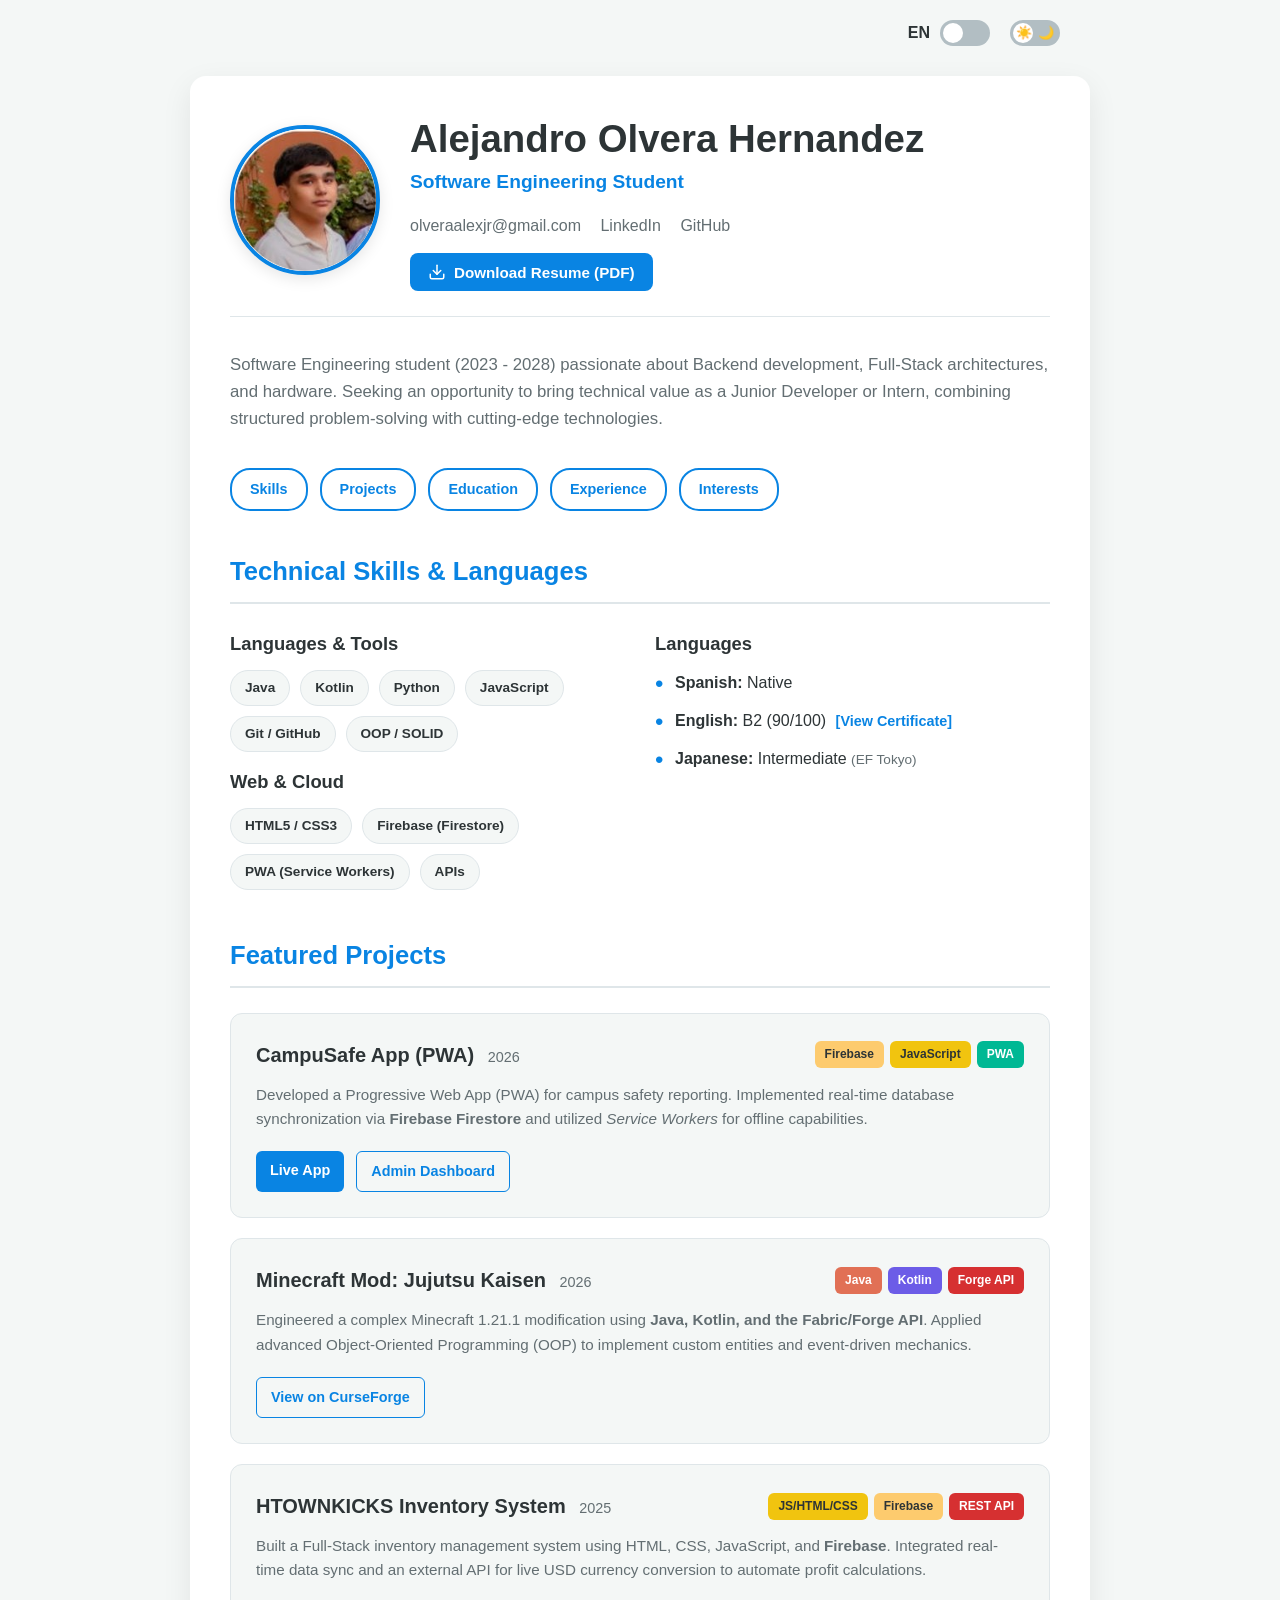
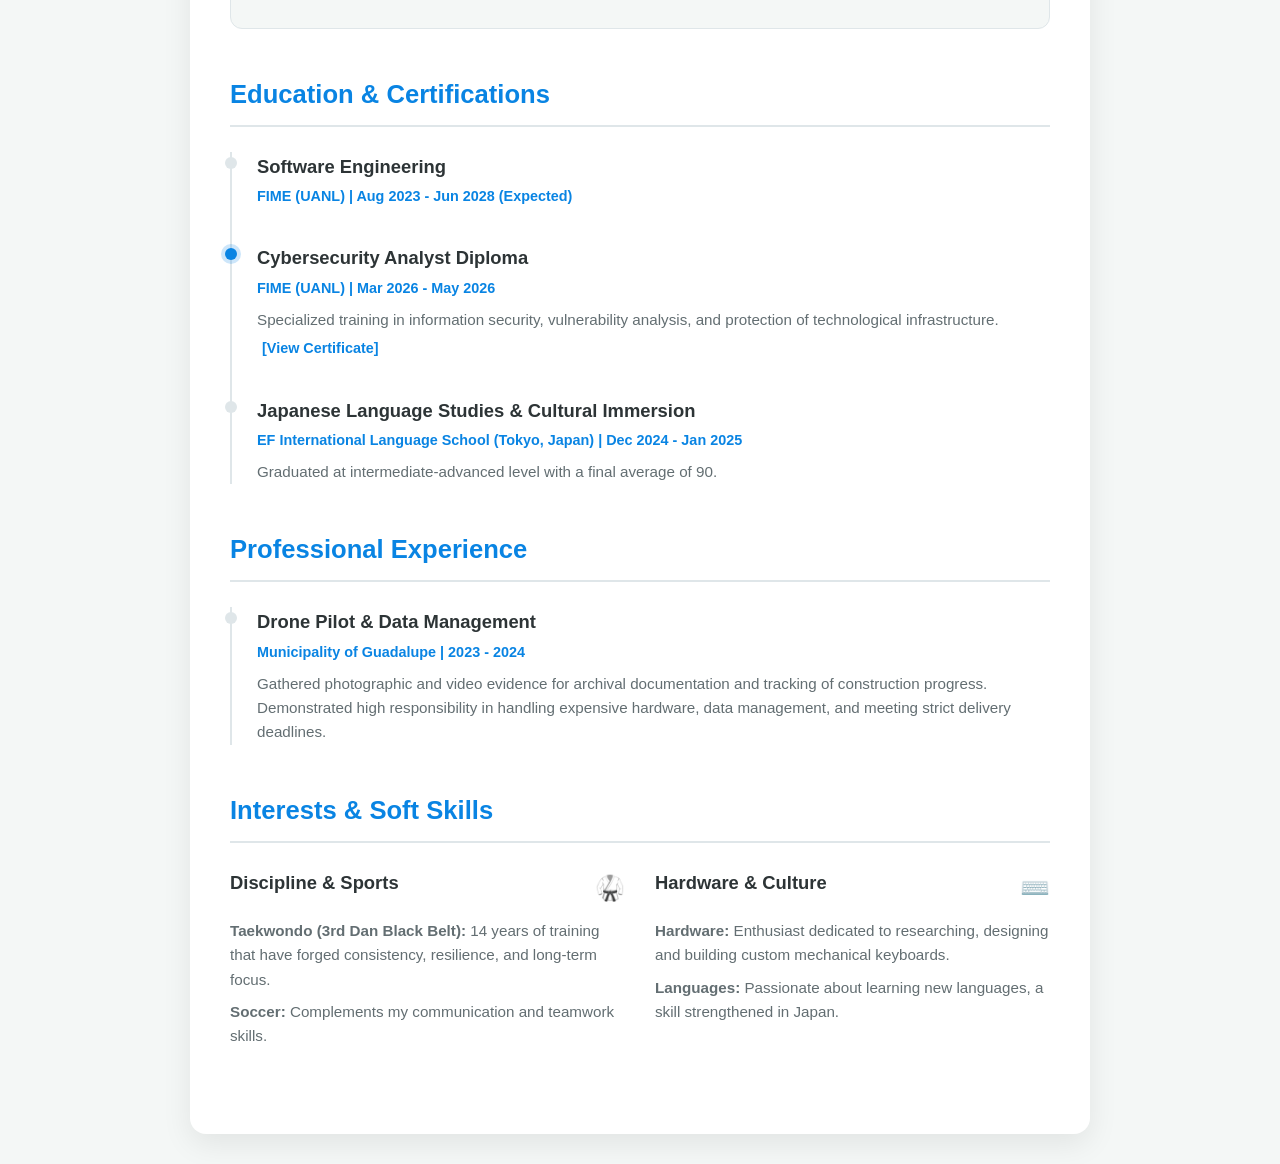
==== commit 0a862186: "Update index.html" ====
--- a/index.html
+++ b/index.html
@@ -148,7 +148,7 @@
                     <p class="es">Modificación compleja para Minecraft 1.21.1 usando <strong>Java, Kotlin y la API de Fabric/Forge</strong>. Aplicación de Programación Orientada a Objetos (POO) avanzada para implementar entidades personalizadas y mecánicas basadas en eventos.</p>
                     <p class="en">Engineered a complex Minecraft 1.21.1 modification using <strong>Java, Kotlin, and the Fabric/Forge API</strong>. Applied advanced Object-Oriented Programming (OOP) to implement custom entities and event-driven mechanics.</p>
                     <div class="proyecto-links">
-                        <a href="https://www.curseforge.com/" target="_blank" class="btn-link outline">View on CurseForge</a>
+                        <a href="https://www.curseforge.com/minecraft/mc-mods/olvera-no-maho" target="_blank" class="btn-link outline">View on CurseForge</a>
                     </div>
                 </article>
 
@@ -190,7 +190,7 @@
                         <p class="en desc">Specialized training in information security, vulnerability analysis, and protection of technological infrastructure.</p>
                         
                         <!-- ENLACE AL CERTIFICADO DE CIBERSEGURIDAD (Actualizado) -->
-                        <a href="Alejandro Olvera Hernandez.pdf" target="_blank" class="link-certificado" style="margin-top: 5px; display: inline-block;">
+                        <a href="Alejandro_Olvera_Hernandez.pdf" target="_blank" class="link-certificado" style="margin-top: 5px; display: inline-block;">
                             <span class="es">[Ver Certificado]</span><span class="en">[View Certificate]</span>
                         </a>
                     </div>
--- a/estilos.css
+++ b/estilos.css
@@ -1,407 +1,464 @@
-html {
-    scroll-behavior: smooth;
+/* ========================================================
+   VARIABLES GLOBALES (Modo Claro por Defecto)
+   ======================================================== */
+:root {
+    --bg-color: #f4f7f6;
+    --card-bg: #ffffff;
+    --text-main: #2d3436;
+    --text-muted: #636e72;
+    --primary: #0984e3;
+    --primary-hover: #0762a8;
+    --border: #dfe6e9;
+    
+    /* Colores para las etiquetas de tecnologías */
+    --badge-java: #e17055;
+    --badge-kotlin: #6c5ce7;
+    --badge-firebase: #fdcb6e;
+    --badge-js: #f1c40f;
+    --badge-pwa: #00b894;
+    --badge-api: #d63031;
+    --badge-web: #0984e3;
+}
+
+/* ========================================================
+   VARIABLES MODO OSCURO
+   ======================================================== */
+[data-theme="dark"] {
+    --bg-color: #0f1115;
+    --card-bg: #1c1f26;
+    --text-main: #f5f6fa;
+    --text-muted: #a4b0be;
+    --primary: #48dbfb;
+    --primary-hover: #0abde3;
+    --border: #2f3542;
+}
+
+/* Reset y Configuración Base */
+* {
+    box-sizing: border-box;
+    margin: 0;
+    padding: 0;
 }
 
 body {
-    font-family: Arial, sans-serif;
-    background-color: #f9f9f9;
-    margin: 0;
-    padding: 20px;
-}
-
-/* Animaciones y dinamismo */
-.fade-in {
-    animation: fadeIn 0.8s ease-in;
-}
-
-@keyframes fadeIn {
-    from { opacity: 0; transform: translateY(-10px); }
-    to { opacity: 1; transform: translateY(0); }
-}
-
-.seccion-oculta {
-    opacity: 0;
-    transform: translateY(20px);
-    transition: opacity 0.6s ease-out, transform 0.6s ease-out;
-}
-
-.seccion-oculta.visible {
-    opacity: 1;
-    transform: translateY(0);
-}
-
+    font-family: 'Inter', sans-serif;
+    background-color: var(--bg-color);
+    color: var(--text-main);
+    line-height: 1.6;
+    /* Transición suave al cambiar de tema */
+    transition: background-color 0.3s ease, color 0.3s ease;
+}
+
+/* Contenedor Principal */
 .contenedor {
-    max-width: 800px;
-    margin: 0 auto;
-    background-color: white;
-    padding: 30px;
-    box-shadow: 0 4px 12px rgba(0,0,0,0.1);
-    border-radius: 8px;
-}
-
-h1 {
-    color: #333;
-    text-align: center;
-    border-bottom: 2px solid #333;
-    padding-bottom: 10px;
-    margin-bottom: 30px;
-}
-
-.encabezado {
-    display: flex;
-    align-items: center;
-    margin-bottom: 15px;
-}
-
-.foto-perfil img {
-    width: 120px;
-    height: 120px;
-    border-radius: 50%;
-    object-fit: cover;
-    border: 3px solid #4a6fa5;
-    margin-right: 25px;
-    transition: transform 0.3s;
-}
-
-.foto-perfil img:hover {
-    transform: scale(1.05);
-}
-
-.info-personal p {
-    margin: 8px 0;
-    color: #444;
-}
-
-.info-personal a {
-    color: #4a6fa5;
-    text-decoration: none;
-    font-weight: bold;
-}
-
-.info-personal a:hover {
-    text-decoration: underline;
-}
-
-.resumen-profesional {
-    background-color: #f0f4f8;
-    padding: 15px;
-    border-left: 4px solid #4a6fa5;
-    border-radius: 4px;
-    margin-bottom: 25px;
-    font-style: italic;
-    color: #333;
-    line-height: 1.5;
-}
-
-hr {
-    border: 0;
-    height: 1px;
-    background-color: #eee;
-    margin: 25px 0;
-}
-
-.botones {
-    display: flex;
-    flex-wrap: wrap;
-    gap: 10px;
-    justify-content: center;
-    margin-bottom: 30px;
-}
-
-.boton {
-    padding: 10px 20px;
-    background-color: #4a6fa5;
-    color: white;
-    text-align: center;
-    text-decoration: none;
-    border-radius: 5px;
-    transition: background-color 0.3s, transform 0.2s;
-    flex-grow: 1;
-}
-
-.boton:hover {
-    background-color: #3a5a80;
-    transform: translateY(-2px);
-    box-shadow: 0 4px 8px rgba(0,0,0,0.1);
-}
-
-.seccion-completa {
-    padding: 20px 0;
-    border-bottom: 1px dashed #eee;
-}
-
-.seccion-completa:last-child {
-    border-bottom: none;
-}
-
-.seccion-completa h2 {
-    color: #4a6fa5;
-    border-bottom: 2px solid #f0f4f8;
-    padding-bottom: 10px;
-    margin-bottom: 20px;
-}
-
-.skills-grid {
-    display: grid;
-    grid-template-columns: 1fr 1fr;
+    max-width: 900px;
+    margin: 30px auto;
+    padding: 40px;
+    background-color: var(--card-bg);
+    border-radius: 16px;
+    box-shadow: 0 10px 30px rgba(0, 0, 0, 0.08);
+    transition: background-color 0.3s ease, box-shadow 0.3s ease;
+}
+
+/* ========================================================
+   CONTROLES SUPERIORES (Toggles)
+   ======================================================== */
+.controls {
+    max-width: 900px;
+    margin: 20px auto 0;
+    display: flex;
+    justify-content: flex-end;
     gap: 20px;
-}
-
-.skill-box {
-    background: #f9f9f9;
-    padding: 15px;
-    border-radius: 6px;
-    border-left: 3px solid #3a5a80;
-}
-
-.skill-box h3 {
-    margin-top: 0;
-    color: #333;
-    font-size: 1.1em;
-}
-
-.skill-box ul {
-    margin: 0;
-    padding-left: 20px;
-    color: #555;
-    line-height: 1.4;
-}
-
-.skill-box li {
-    margin-bottom: 5px;
-}
-
-.proyecto-item, .edu-item, .job-item, .hobby-item {
-    margin-bottom: 25px;
-}
-
-.proyecto-item h3, .edu-item h3, .job-item h3, .hobby-item h3 {
-    color: #333;
-    margin-bottom: 5px;
-}
-
-.proyecto-item p, .edu-item p, .job-item p, .hobby-item p {
-    color: #555;
-    line-height: 1.5;
-}
-
-.link-proyecto {
-    display: inline-block;
-    margin-top: 10px;
-    padding: 6px 12px;
-    background-color: #4a6fa5;
-    color: #fdfdfd;
-    text-decoration: none;
-    border-radius: 4px;
-    font-size: 0.9em;
-    transition: background-color 0.2s;
-}
-
-.link-proyecto:hover {
-    background-color: #ddd;
-}
-
-.galeria-academica {
-    display: flex;
-    flex-wrap: wrap;
-    gap: 15px;
-    margin: 15px 0;
-}
-
-.galeria-academica img {
-    width: 200px;
-    height: 150px;
-    object-fit: cover;
-    border-radius: 5px;
-    border: 1px solid #ddd;
-    transition: transform 0.3s;
-}
-
-.galeria-academica img:hover {
-    transform: scale(1.03);
-    box-shadow: 0 4px 10px rgba(0,0,0,0.15);
-}
-
-/* Modal y expandir imágenes */
-.img-expandible {
-    cursor: pointer;
-}
-
-.modal {
-    display: none;
-    position: fixed;
-    z-index: 9999;
-    left: 0;
-    top: 0;
-    width: 100%;
-    height: 100%;
-    background-color: rgba(0,0,0,0.85);
-    align-items: center;
-    justify-content: center;
-}
-
-.modal-contenido {
-    max-width: 90%;
-    max-height: 90%;
-    border-radius: 8px;
-    box-shadow: 0 5px 25px rgba(0,0,0,0.5);
-    animation: zoomIn 0.3s ease;
-}
-
-@keyframes zoomIn {
-    from {transform: scale(0.8); opacity: 0;}
-    to {transform: scale(1); opacity: 1;}
-}
-
-.cerrar-modal {
-    position: absolute;
-    top: 20px;
-    right: 40px;
-    color: #f1f1f1;
-    font-size: 50px;
-    font-weight: bold;
-    cursor: pointer;
-    transition: 0.3s;
-}
-
-.cerrar-modal:hover {
-    color: #bbb;
-}
-
-/* Contenedor responsivo para YouTube */
-.video-container {
-    position: relative;
-    padding-bottom: 56.25%; /* Relación 16:9 */
-    height: 0;
-    overflow: hidden;
-    max-width: 100%;
-    border-radius: 8px;
-    margin-top: 15px;
-    box-shadow: 0 4px 10px rgba(0,0,0,0.1);
-}
-
-.video-container iframe {
-    position: absolute;
-    top: 0;
-    left: 0;
-    width: 100%;
-    height: 100%;
-}
-
-@media (max-width: 600px) {
-    .skills-grid {
-        grid-template-columns: 1fr;
-    }
-    .botones {
-        flex-direction: column;
-    }
-    .foto-perfil img {
-        width: 90px;
-        height: 90px;
-    }
-}
-
-/* =========================================
-   Language Toggle Switch
-   ========================================= */
-.lang-toggle-container {
-    position: fixed;
-    top: 20px;
-    right: 20px;
-    z-index: 1000;
+    padding: 0 30px;
+}
+
+.lang-toggle-container, .theme-toggle-container {
     display: flex;
     align-items: center;
     gap: 10px;
-    background: rgba(255, 255, 255, 0.9);
-    padding: 10px 15px;
-    border-radius: 30px;
-    box-shadow: 0 4px 15px rgba(0,0,0,0.15);
-    backdrop-filter: blur(5px);
-    transition: transform 0.3s, box-shadow 0.3s;
-}
-
-.lang-toggle-container:hover {
-    transform: translateY(-2px);
-    box-shadow: 0 6px 20px rgba(0,0,0,0.2);
-}
-
-.lang-toggle-text {
-    font-weight: bold;
-    color: #4a6fa5;
-    font-size: 14px;
-    cursor: pointer;
-    user-select: none;
-}
-
-.lang-toggle-text.en {
-    color: #3a5a80;
-}
-
-.lang-toggle-text.es {
-    color: #777;
-}
-
-body.lang-es .lang-toggle-text.en { color: #777; }
-body.lang-es .lang-toggle-text.es { color: #3a5a80; }
-
-.lang-switch {
+    font-weight: 600;
+}
+
+/* Switch (Interruptor) */
+.switch {
     position: relative;
-    width: 60px;
-    height: 30px;
-}
-
-.lang-switch input {
-    opacity: 0;
-    width: 0;
-    height: 0;
-}
-
+    display: inline-block;
+    width: 50px;
+    height: 26px;
+}
+.switch input { opacity: 0; width: 0; height: 0; }
 .slider {
     position: absolute;
     cursor: pointer;
     top: 0; left: 0; right: 0; bottom: 0;
-    background-color: #3a5a80;
+    background-color: #b2bec3;
     transition: .4s;
     border-radius: 30px;
-    box-shadow: inset 0 2px 5px rgba(0,0,0,0.2);
-}
-
+}
 .slider:before {
     position: absolute;
-    content: "🇺🇸";
-    font-size: 16px;
+    content: "";
+    height: 20px; width: 20px;
+    left: 3px; bottom: 3px;
+    background-color: white;
+    transition: .4s;
+    border-radius: 50%;
+}
+input:checked + .slider {
+    background-color: var(--primary);
+}
+input:checked + .slider:before {
+    transform: translateX(24px);
+}
+.slider.round .icon {
+    position: absolute;
+    font-size: 13px;
+    top: 50%;
+    transform: translateY(-50%);
+}
+.icon.sun { left: 6px; }
+.icon.moon { right: 6px; }
+
+/* Ocultar idiomas según estado del body */
+.lang-es .en { display: none; }
+.lang-en .es { display: none; }
+
+/* ========================================================
+   ENCABEZADO Y FOTO
+   ======================================================== */
+.encabezado {
     display: flex;
     align-items: center;
-    justify-content: center;
-    height: 24px;
-    width: 24px;
-    left: 3px;
-    bottom: 3px;
-    background-color: white;
-    transition: .4s cubic-bezier(0.68, -0.55, 0.27, 1.55);
+    gap: 30px;
+    margin-bottom: 35px;
+    padding-bottom: 25px;
+    border-bottom: 1px solid var(--border);
+}
+.foto-perfil img {
+    width: 150px;
+    height: 150px;
     border-radius: 50%;
-    box-shadow: 0 2px 5px rgba(0,0,0,0.3);
-}
-
-input:checked + .slider {
-    background-color: #1a7b48;
-}
-
-input:checked + .slider:before {
-    transform: translateX(30px);
-    content: "🇲🇽";
-}
-
-/* Language display logic */
-body.lang-en .es { display: none !important; }
-body.lang-es .en { display: none !important; }
-
-/* Hacer el switch responsive */
-@media (max-width: 600px) {
-    .lang-toggle-container {
-        top: 10px;
-        right: 10px;
-        padding: 8px 12px;
-        transform: scale(0.9);
-    }
-}
+    object-fit: cover;
+    border: 4px solid var(--primary);
+    box-shadow: 0 4px 15px rgba(0,0,0,0.1);
+}
+.info-personal h1 {
+    font-size: 2.4rem;
+    font-weight: 700;
+    margin-bottom: 5px;
+    line-height: 1.2;
+}
+.info-personal .subtitulo {
+    font-size: 1.2rem;
+    color: var(--primary);
+    margin-bottom: 15px;
+    font-weight: 600;
+}
+.contacto-links a {
+    color: var(--text-muted);
+    text-decoration: none;
+    margin-right: 15px;
+    font-weight: 500;
+    transition: color 0.2s;
+}
+.contacto-links a:hover {
+    color: var(--primary);
+}
+
+/* ========================================================
+   BOTÓN PARA DESCARGAR PDF
+   ======================================================== */
+.btn-download {
+    margin-top: 15px;
+    display: inline-flex;
+    align-items: center;
+    gap: 8px;
+    background-color: var(--primary);
+    color: #fff;
+    border: none;
+    padding: 10px 18px;
+    border-radius: 8px;
+    font-weight: 600;
+    font-size: 0.95rem;
+    cursor: pointer;
+    transition: background-color 0.2s, transform 0.1s;
+    font-family: 'Inter', sans-serif;
+}
+.btn-download:hover {
+    background-color: var(--primary-hover);
+    transform: translateY(-2px);
+}
+
+/* Resumen Profesional */
+.resumen-profesional {
+    font-size: 1.05rem;
+    color: var(--text-muted);
+    margin-bottom: 35px;
+}
+
+/* Botones de Navegación */
+.botones {
+    display: flex;
+    flex-wrap: wrap;
+    gap: 12px;
+    margin-bottom: 40px;
+}
+.botones .boton {
+    text-decoration: none;
+    color: var(--primary);
+    border: 2px solid var(--primary);
+    padding: 8px 18px;
+    border-radius: 20px;
+    font-weight: 600;
+    font-size: 0.9rem;
+    transition: all 0.3s ease;
+}
+.botones .boton:hover {
+    background-color: var(--primary);
+    color: var(--card-bg);
+}
+
+/* ========================================================
+   SECCIONES Y TARJETAS
+   ======================================================== */
+.seccion-completa {
+    margin-bottom: 45px;
+    scroll-margin-top: 30px;
+}
+.seccion-completa h2 {
+    font-size: 1.6rem;
+    color: var(--primary);
+    border-bottom: 2px solid var(--border);
+    padding-bottom: 10px;
+    margin-bottom: 25px;
+}
+
+/* Habilidades */
+.skills-grid {
+    display: grid;
+    grid-template-columns: 1fr 1fr;
+    gap: 30px;
+}
+.skill-box h3 {
+    margin-bottom: 12px;
+    font-size: 1.15rem;
+}
+.tags-container {
+    display: flex;
+    flex-wrap: wrap;
+    gap: 10px;
+}
+.tag {
+    background: var(--bg-color);
+    border: 1px solid var(--border);
+    padding: 6px 14px;
+    border-radius: 20px;
+    font-size: 0.85rem;
+    font-weight: 600;
+}
+.idiomas-lista { list-style: none; }
+.idiomas-lista li {
+    margin-bottom: 12px;
+    padding-left: 20px;
+    position: relative;
+}
+.idiomas-lista li::before {
+    content: "•";
+    color: var(--primary);
+    position: absolute;
+    left: 0;
+    font-size: 1.5rem;
+    top: -5px;
+}
+.link-certificado {
+    color: var(--primary);
+    text-decoration: none;
+    font-size: 0.9rem;
+    font-weight: 600;
+    margin-left: 5px;
+}
+.link-certificado:hover { text-decoration: underline; }
+.desc-ligera { color: var(--text-muted); font-size: 0.85rem; }
+
+/* Tarjetas de Proyectos */
+.proyectos-grid {
+    display: grid;
+    grid-template-columns: 1fr;
+    gap: 20px;
+}
+.proyecto-card {
+    background: var(--bg-color);
+    border: 1px solid var(--border);
+    padding: 25px;
+    border-radius: 12px;
+    transition: transform 0.2s, box-shadow 0.2s;
+}
+.proyecto-card:hover {
+    transform: translateY(-4px);
+    box-shadow: 0 8px 20px rgba(0,0,0,0.06);
+}
+.proyecto-header {
+    display: flex;
+    justify-content: space-between;
+    align-items: center;
+    margin-bottom: 12px;
+    flex-wrap: wrap;
+    gap: 10px;
+}
+.proyecto-header h3 {
+    font-size: 1.25rem;
+}
+.proyecto-header .año {
+    color: var(--text-muted);
+    font-size: 0.9rem;
+    font-weight: normal;
+    margin-left: 8px;
+}
+.tech-stack {
+    display: flex;
+    gap: 6px;
+}
+.badge {
+    padding: 4px 10px;
+    border-radius: 6px;
+    font-size: 0.75rem;
+    font-weight: 700;
+    color: white;
+}
+.badge.firebase { background-color: var(--badge-firebase); color: #2d3436; }
+.badge.java { background-color: var(--badge-java); }
+.badge.kotlin { background-color: var(--badge-kotlin); }
+.badge.js { background-color: var(--badge-js); color: #2d3436;}
+.badge.pwa { background-color: var(--badge-pwa); }
+.badge.api { background-color: var(--badge-api); }
+
+.proyecto-card p {
+    color: var(--text-muted);
+    margin-bottom: 20px;
+    font-size: 0.95rem;
+}
+.proyecto-links {
+    display: flex;
+    gap: 12px;
+}
+.btn-link {
+    background: var(--primary);
+    color: #fff;
+    text-decoration: none;
+    padding: 8px 14px;
+    border-radius: 6px;
+    font-size: 0.9rem;
+    font-weight: 600;
+}
+.btn-link.outline {
+    background: transparent;
+    color: var(--primary);
+    border: 1px solid var(--primary);
+}
+
+/* ========================================================
+   TIMELINE (Educación y Experiencia)
+   ======================================================== */
+.timeline {
+    position: relative;
+    padding-left: 25px;
+    border-left: 2px solid var(--border);
+}
+.timeline-item {
+    position: relative;
+    margin-bottom: 35px;
+}
+.timeline-item:last-child { margin-bottom: 0; }
+.timeline-dot {
+    position: absolute;
+    left: -32px;
+    top: 5px;
+    width: 12px;
+    height: 12px;
+    background: var(--border);
+    border-radius: 50%;
+}
+.timeline-dot.highlight {
+    background: var(--primary);
+    box-shadow: 0 0 0 4px rgba(9, 132, 227, 0.2);
+}
+.timeline-content h3 {
+    font-size: 1.15rem;
+    margin-bottom: 4px;
+}
+.timeline-content .institucion {
+    color: var(--primary);
+    font-size: 0.9rem;
+    font-weight: 600;
+    margin-bottom: 8px;
+}
+.timeline-content .desc {
+    color: var(--text-muted);
+    font-size: 0.95rem;
+}
+
+/* ========================================================
+   RESPONSIVE (Móviles)
+   ======================================================== */
+@media (max-width: 768px) {
+    .encabezado {
+        flex-direction: column;
+        text-align: center;
+    }
+    .contacto-links {
+        display: flex;
+        flex-direction: column;
+        gap: 8px;
+    }
+    .skills-grid {
+        grid-template-columns: 1fr;
+    }
+    .botones {
+        justify-content: center;
+    }
+    .proyecto-header {
+        flex-direction: column;
+        align-items: flex-start;
+    }
+}
+
+/* ========================================================
+   ESTILOS DE IMPRESIÓN PARA PDF (MUY IMPORTANTE)
+   ======================================================== */
+@media print {
+    body {
+        background-color: white !important;
+        color: black !important;
+    }
+    .contenedor {
+        box-shadow: none;
+        margin: 0;
+        padding: 0;
+        border: none;
+        max-width: 100%;
+    }
+    /* Ocultar elementos innecesarios al imprimir */
+    .controls,
+    .btn-download,
+    .botones {
+        display: none !important;
+    }
+    /* Forzar hipervínculos azules para que el reclutador sepa que puede dar clic en el PDF */
+    a {
+        color: #0984e3 !important;
+        text-decoration: underline !important;
+    }
+    /* Asegurar que las tarjetas no se corten a mitad de hoja */
+    .proyecto-card, .timeline-item {
+        page-break-inside: avoid;
+    }
+    /* Quitar fondos de las badges para economizar tinta, dejarlas en borde */
+    .badge, .tag {
+        background: transparent !important;
+        color: black !important;
+        border: 1px solid black !important;
+    }
+    .encabezado {
+        border-bottom: 2px solid black;
+    }
+}
